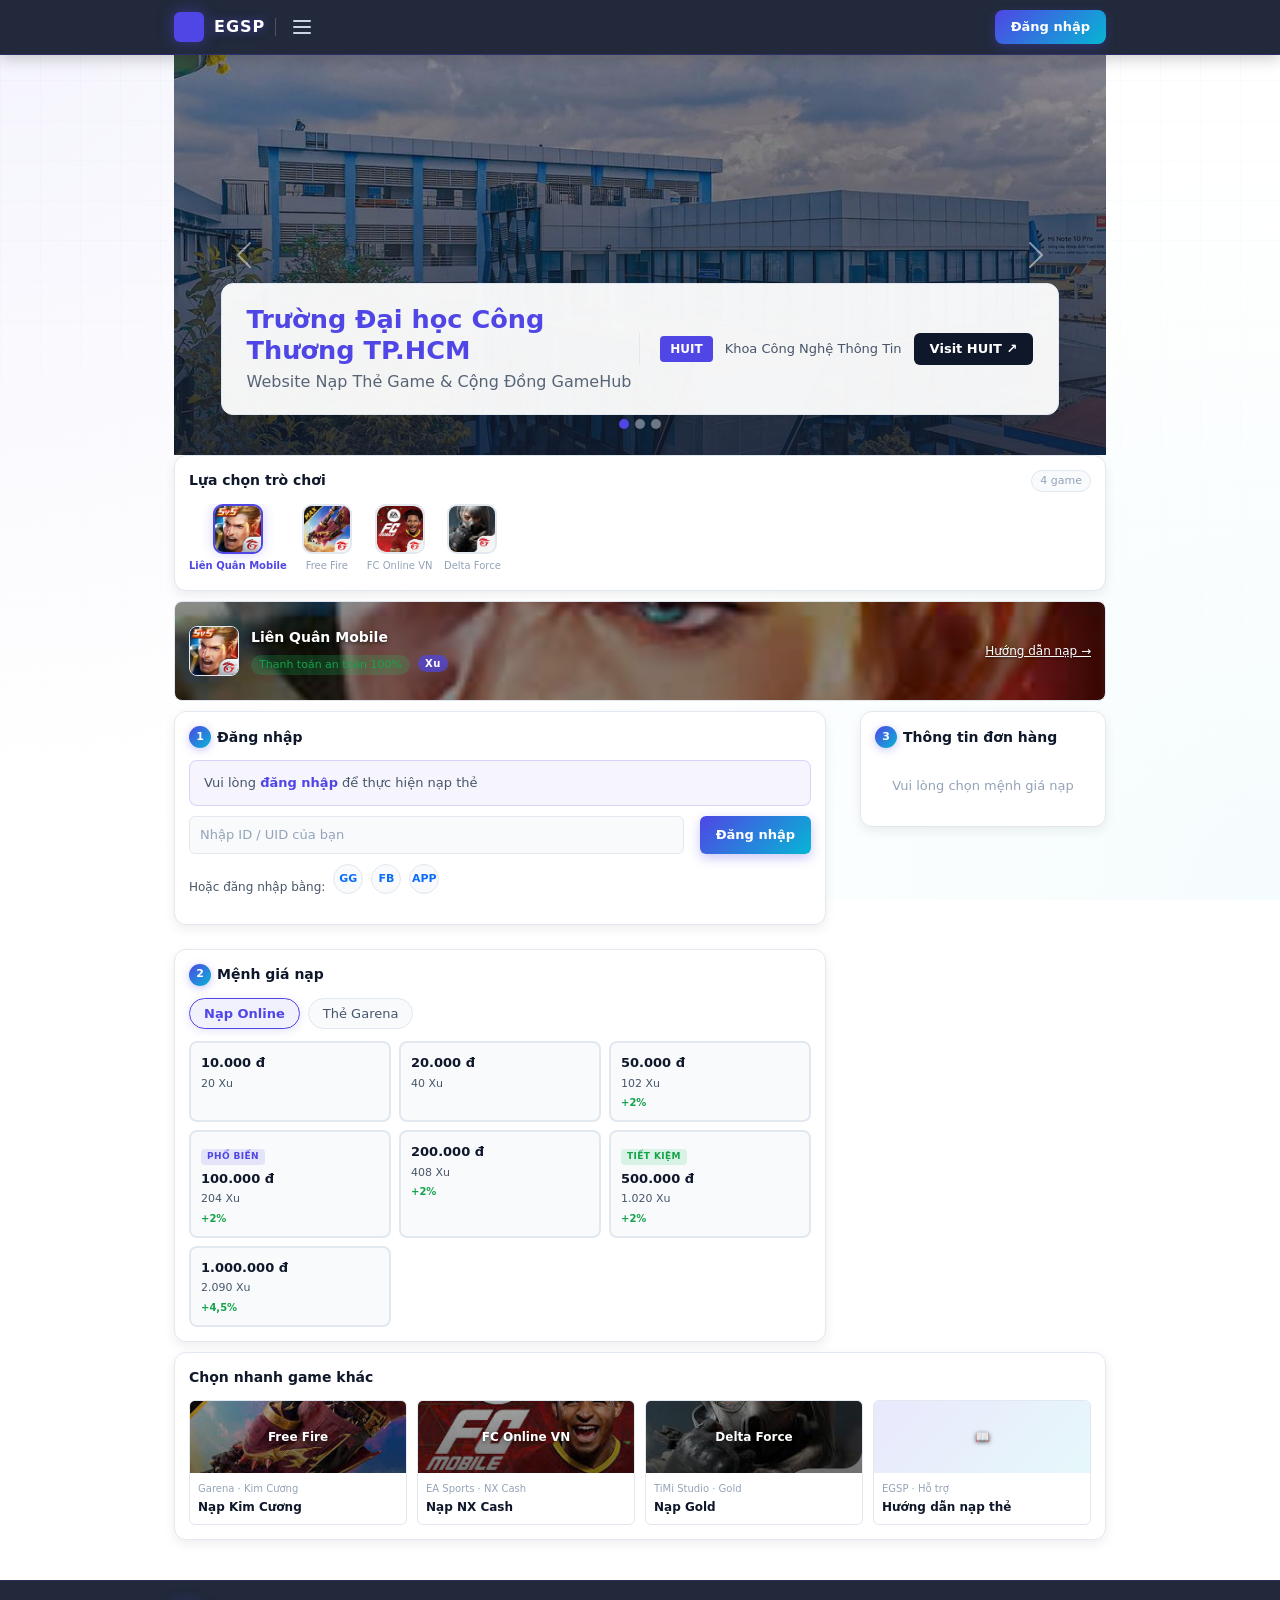
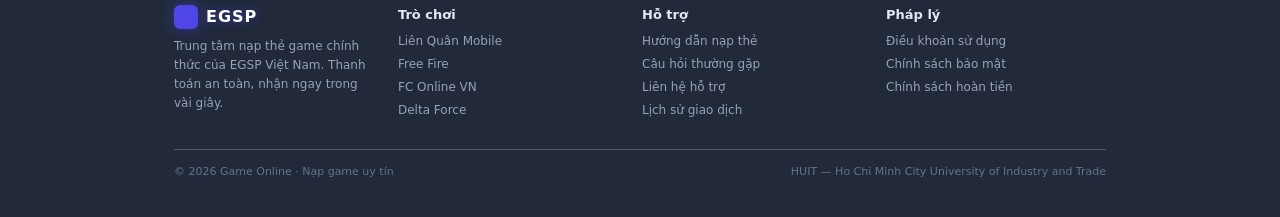
==== DoAnGame.html @ 0466578b "update2.1.2" ====
﻿<!DOCTYPE html>
<html lang="vi">
<head>
    <meta charset="UTF-8">
    <meta name="viewport" content="width=device-width, initial-scale=1.0">
    <title>Nạp thẻ game</title>
    <link href="./bootstrap-5.3.8-dist/css/bootstrap.min.css" rel="stylesheet" />
    <link rel="stylesheet" href="DoAnGame.css">
</head>
<body>
    <header>
        <div class="nav-top">
            <div class="nav-left">
                <div class="logo-box"></div>
                <span class="logo-text">EGSP</span>
                <div class="nav-divider"></div>
                <div class="hamburger" id="hamburgerBtn">
                    <span></span><span></span><span></span>
                </div>
                <div class="dropdown" id="navDropdown">
                    <div class="dd-section">
                        <div class="dd-label">Trò chơi</div>
                        <a class="dd-item">Liên Quân Mobile</a>
                        <a class="dd-item">Free Fire</a>
                        <a class="dd-item">FC Online VN</a>
                        <a class="dd-item">Delta Force</a>
                    </div>
                    <div class="dd-section">
                        <div class="dd-label">Tài khoản</div>
                        <a class="dd-item" id="ddLoginItem" href="login.html">Đăng nhập</a>
                        <a class="dd-item" id="ddLogoutItem" href="javascript:logout()" style="display:none">Đăng xuất</a>
                        <a class="dd-item" href="history.html">Lịch sử giao dịch</a>
                    </div>
                    <div class="dd-section">
                        <div class="dd-label">Hỗ trợ</div>
                        <a class="dd-item" href="topup-guide.html">Hướng dẫn nạp thẻ</a>
                        <a class="dd-item" href="#">Liên hệ hỗ trợ</a>
                    </div>
                </div>
            </div>
            <div class="nav-right">
                <div class="avatar" id="userAvatar" title="Profile"></div>
                <div id="userMenu" class="user-menu">
                    <div class="user-info">
                        <div class="user-name" id="userName">Chiến Binh</div>
                        <div class="user-level" id="userLevel">Lv. 0</div>
                    </div>
                    <hr>
                    <a href="#" class="menu-item">⚙️ Cài đặt</a>
                    <a href="history.html" class="menu-item">💰 Lịch sử nạp thẻ</a>
                    <a href="topup-guide.html" class="menu-item">📖 Hướng dẫn nạp thẻ</a>
                    <hr>
                    <a href="javascript:logout()" class="menu-item logout">🚪 Đăng xuất</a>
                </div>
                <a href="login.html" class="btn-login" id="loginBtn">Đăng nhập</a>
            </div>
        </div>
    </header>

    <div class="container">
        <div id="bannerCarousel" class="carousel slide carousel-fade" data-bs-ride="carousel">


            <div class="carousel-indicators">
                <button type="button" data-bs-target="#bannerCarousel" data-bs-slide-to="0" class="active" aria-current="true"></button>
                <button type="button" data-bs-target="#bannerCarousel" data-bs-slide-to="1"></button>
                <button type="button" data-bs-target="#bannerCarousel" data-bs-slide-to="2"></button>
            </div>
            <div class="carousel-inner">

                <div class="carousel-item active" data-bs-interval="5000">
                    <div class="overlay-gradient"></div>
                    <img src="images/Huit-info.jpg" alt="HUIT Info Banner" class="d-block w-100 carousel-img">
                    <div class="carousel-caption banner-huit">
                        <div class="banner-info">
                            <h2 class="banner-title">Trường Đại học Công Thương TP.HCM</h2>
                            <p class="banner-sub">Website Nạp Thẻ Game & Cộng Đồng GameHub</p>
                        </div>
                        <div class="banner-logo">
                            <div class="huit-box">HUIT</div>
                            <div class="huit-name">Khoa Công Nghệ Thông Tin</div>
                            <a class="huit-link-btn" href="https://huit.edu.vn/" target="_blank">
                                Visit HUIT ↗
                            </a>
                        </div>
                    </div>
                </div>


                <div class="carousel-item" data-bs-interval="5000">
                    <div class="overlay-gradient"></div>
                    <img src="images/banner2.jpg" alt="Game Hub Community" class="d-block w-100 carousel-img">
                    <div class="carousel-caption banner-huit">
                        <div class="banner-info">
                            <h2 class="banner-title">Không Gian Gaming Đỉnh Cao</h2>
                            <p class="banner-sub">Cập nhật tin tức, đánh giá và kết nối game thủ</p>
                        </div>
                        <div class="banner-logo">
                            <div class="huit-box tech">HUB</div>
                            <div class="huit-name">Khám Phá Ngay</div>
                            <a class="huit-link-btn" href="games.html">Xem Kho Game</a>
                        </div>
                    </div>
                </div>

                <div class="carousel-item" data-bs-interval="5000">
                    <div class="overlay-gradient"></div>
                    <img src="images/banner3.jpg" alt="Top Up Service" class="d-block w-100 carousel-img">
                    <div class="carousel-caption banner-huit">
                        <div class="banner-info">
                            <h2 class="banner-title">Dịch Vụ Nạp Thẻ Tự Động</h2>
                            <p class="banner-sub">An toàn - Uy tín - Chiết khấu cao cho sinh viên</p>
                        </div>
                        <div class="banner-logo">
                            <div class="huit-box shop">$</div>
                            <div class="huit-name">Hệ Thống Nạp Thẻ</div>
                            <a class="huit-link-btn" href="#topup">Nạp Thẻ Ngay</a>
                        </div>
                    </div>
                </div>

            </div>

            <button class="carousel-control-prev" type="button" data-bs-target="#bannerCarousel" data-bs-slide="prev">
                <span class="carousel-control-prev-icon" aria-hidden="true"></span>
                <span class="visually-hidden">Previous</span>
            </button>
            <button class="carousel-control-next" type="button" data-bs-target="#bannerCarousel" data-bs-slide="next">
                <span class="carousel-control-next-icon" aria-hidden="true"></span>
                <span class="visually-hidden">Next</span>
            </button>

        </div>

        <div class="card" id="topup">
            <div class="card-title">
                Lựa chọn trò chơi
                <span class="game-count">4 game</span>
            </div>
            <div class="game-list">
                <div class="game-item active" tabindex="0" role="button" aria-label="Chọn Liên Quân Mobile">
                    <div class="game-icon">
                        <img src="images/lienquan.jpg" alt="Liên Quân Mobile" />
                    </div>
                    <span>Liên Quân Mobile</span>
                </div>
                <div class="game-item" tabindex="0" role="button" aria-label="Chọn Free Fire">
                    <div class="game-icon">
                        <img src="images/freefire.jpg" alt="Free Fire" />
                    </div>
                    <span>Free Fire</span>
                </div>
                <div class="game-item" tabindex="0" role="button" aria-label="Chọn FC Online VN">
                    <div class="game-icon">
                        <img src="images/fconl.jpg" alt="FC Online VN" />
                    </div>
                    <span>FC Online VN</span>
                </div>
                <div class="game-item" tabindex="0" role="button" aria-label="Chọn Delta Force">
                    <div class="game-icon">
                        <img src="images/deltaforce.jpg" alt="Delta Force" />
                    </div>
                    <span>Delta Force</span>
                </div>
            </div>
        </div>


        <div class="sel-banner" id="selBanner">
            <div class="sel-icon">
                <img src="images/lienquan.jpg" alt="Game đã chọn" id="selGameImg" />
            </div>
            <div class="sel-text-group">
                <div class="sel-name" id="selGameName">Liên Quân Mobile</div>
                <div class="sel-meta">
                    <span class="sel-badge">Thanh toán an toàn 100%</span>
                    <span class="sel-currency" id="selCurrency">Xu</span>
                </div>
            </div>
            <a class="sel-link" href="topup-guide.html">Hướng dẫn nạp →</a>
        </div>


       <!-- ==================== BẮT ĐẦU PHẦN BODY LAYOUT SỬA ĐỔI ==================== -->
        <!-- row: kích hoạt lưới Bootstrap, g-4: tạo khoảng cách (gutter) đều giữa các thẻ -->
        <div class="body-layout row g-4">

            <!-- CỘT BÊN TRÁI: Trên điện thoại (mặc định) chiếm 12/12 cột (100% chiều ngang) 
                 Khi lên màn hình máy tính lớn (col-lg-8) sẽ tự động thu về 8/12 cột -->
            <div class="left-col col-12 col-lg-8">

                <!-- CARD 1: ĐĂNG NHẬP -->
                <div class="card h-100 mb-4">
                    <div class="card-title"><span class="step">1</span> Đăng nhập</div>

                    <!-- Hiển thị khi đã đăng nhập -->
                    <div id="step1LoggedIn" style="display:none">
                        <div class="logged-user-info">
                            <div class="logged-user-avatar" id="step1Avatar">G</div>
                            <div class="logged-user-details">
                                <div class="logged-user-name" id="step1Name">Gamer Pro</div>
                                <div class="logged-user-level" id="step1Level">Lv. 45</div>
                            </div>
                            <span class="logged-user-status">✓ Đã xác thực</span>
                        </div>
                    </div>

                    <!-- Hiển thị khi chưa đăng nhập -->
                    <div id="step1NotLoggedIn">
                        <div style="background:rgba(79,70,229,0.05);border:1px solid rgba(79,70,229,0.18);border-radius:8px;padding:12px 14px;margin-bottom:10px;font-size:13px;color:#475569;line-height:1.5;">
                            Vui lòng <a href="login.html" style="color:#4f46e5;font-weight:700;">đăng nhập</a> để thực hiện nạp thẻ
                        </div>
                        <div class="input-row">
                            <input type="text" placeholder="Nhập ID / UID của bạn" class="form-control d-inline-block w-auto me-2">
                            <button class="btn-red" onclick="window.location.href='login.html'">Đăng nhập</button>
                        </div>
                        <div class="social-row">
                            <span>Hoặc đăng nhập bằng:</span>
                            <p class="social-btn"><a href="login.html">GG</a></p>
                            <p class="social-btn"><a href="login.html">FB</a></p>
                            <p class="social-btn"><a href="login.html">APP</a></p>
                        </div>
                    </div>
                </div>

                <!-- CARD 2: MỆNH GIÁ NẠP -->
                <div class="card">
                    <div class="card-title"><span class="step">2</span> Mệnh giá nạp</div>
                    <div class="tab-row">
                        <button class="tab active">Nạp Online</button>
                        <button class="tab">Thẻ Garena</button>
                    </div>
                    <div class="amount-grid">
                        <div class="amount-card">
                            <div class="amount-vnd">10.000 đ</div>
                            <div class="amount-gem">20 Xu</div>
                        </div>
                        <div class="amount-card">
                            <div class="amount-vnd">20.000 đ</div>
                            <div class="amount-gem">40 Xu</div>
                        </div>
                        <div class="amount-card">
                            <div class="amount-vnd">50.000 đ</div>
                            <div class="amount-gem">102 Xu</div>
                            <div class="amount-bonus">+2%</div>
                        </div>
                        <div class="amount-card">
                            <div class="amount-badge">Phổ biến</div>
                            <div class="amount-vnd">100.000 đ</div>
                            <div class="amount-gem">204 Xu</div>
                            <div class="amount-bonus">+2%</div>
                        </div>
                        <div class="amount-card">
                            <div class="amount-vnd">200.000 đ</div>
                            <div class="amount-gem">408 Xu</div>
                            <div class="amount-bonus">+2%</div>
                        </div>
                        <div class="amount-card amount-best">
                            <div class="amount-badge best">Tiết kiệm</div>
                            <div class="amount-vnd">500.000 đ</div>
                            <div class="amount-gem">1.020 Xu</div>
                            <div class="amount-bonus">+2%</div>
                        </div>
                        <div class="amount-card">
                            <div class="amount-vnd">1.000.000 đ</div>
                            <div class="amount-gem">2.090 Xu</div>
                            <div class="amount-bonus">+4,5%</div>
                        </div>
                    </div>
                </div>

            </div> <!-- KẾT THÚC CỘT TRÁI -->


            <!-- CỘT BÊN PHẢI: Trên điện thoại chiếm trọn 12/12 cột, xếp ngay dưới cột trái.
                 Khi lên màn hình máy tính lớn (col-lg-4) sẽ tự động nhảy lên nằm song song bên phải -->
            <div class="right-col col-12 col-lg-4">
                
                <!-- CARD 3: THÔNG TIN ĐƠN HÀNG -->
                <div class="card" id="orderCard">
                    <div class="card-title"><span class="step">3</span> Thông tin đơn hàng</div>

                    <div id="orderEmpty" class="order-empty">Vui lòng chọn mệnh giá nạp</div>

                    <div id="orderDetail" style="display:none">
                        <div class="order-row"><span>Game</span><strong id="oGame">Liên Quân Mobile</strong></div>
                        <div class="order-row"><span>Mệnh giá</span><strong id="oAmount">10.000 đ</strong></div>
                        <div class="order-row"><span>Nhận được</span><strong id="oGem">20 Xu</strong></div>
                        <hr>
                        <div class="card-title" style="margin-bottom: 10px">Phương thức thanh toán</div>
                        <div class="pay-list">
                            <label class="pay-item" data-pay-type="qr" data-pay-name="ShopeePay">
                                <span>Ví ShopeePay <span class="hot">HOT</span></span>
                                <input type="radio" name="payment" value="ShopeePay" checked>
                            </label>
                            <label class="pay-item" data-pay-type="qr" data-pay-name="ZaloPay">
                                <span>ZaloPay</span>
                                <input type="radio" name="payment" value="ZaloPay">
                            </label>
                            <label class="pay-item" data-pay-type="simulate" data-pay-name="Garena Sò">
                                <span>Garena Sò</span>
                                <input type="radio" name="payment" value="Garena Sò">
                            </label>
                            <label class="pay-item" data-pay-type="qr" data-pay-name="QR Pay">
                                <span>QR Pay</span>
                                <input type="radio" name="payment" value="QR Pay">
                            </label>
                            <label class="pay-item" data-pay-type="card" data-pay-name="ATM / iBanking">
                                <span>ATM / iBanking</span>
                                <input type="radio" name="payment" value="ATM / iBanking">
                            </label>
                            <label class="pay-item" data-pay-type="card" data-pay-name="Thẻ tín dụng">
                                <span>Thẻ tín dụng</span>
                                <input type="radio" name="payment" value="Thẻ tín dụng">
                            </label>
                        </div>
                        <hr>
                        <div class="total-row">
                            <span>Tổng thanh toán</span>
                            <strong class="total-val" id="oTotal">10.000 VND</strong>
                        </div>
                        <p class="terms">Bằng việc nhấn "Thanh toán ngay", bạn đồng ý với <a href="#">Điều khoản sử dụng</a> và <a href="#">Chính sách bảo mật</a>.</p>
                        <button class="btn-pay">Thanh toán ngay</button>
                    </div>
                </div>

            </div> <!-- KẾT THÚC CỘT PHẢI -->

        </div> <!-- KẾT THÚC BODY LAYOUT -->
        <!-- ==================== KẾT THÚC PHẦN BODY LAYOUT SỬA ĐỔI ==================== -->
        <div class="card">
            <div class="card-title">Chọn nhanh game khác</div>
            <div class="other-grid">
                <div class="other-card" data-game="Free Fire">
                    <a href="DoAnGame.html#freefire">
                        <div class="other-img" style="background-image:linear-gradient(rgba(0,0,0,0.35),rgba(0,0,0,0.55)),url('images/freefire.jpg');background-size:cover;background-position:center;">
                            <span class="other-img-label">Free Fire</span>
                        </div>
                        <div class="other-info">
                            <div class="other-sub">Garena · Kim Cương</div>
                            <div class="other-name">Nạp Kim Cương</div>
                        </div>
                    </a>
                </div>
                <div class="other-card" data-game="FC Online VN">
                    <a href="DoAnGame.html#fconline">
                        <div class="other-img" style="background-image:linear-gradient(rgba(0,0,0,0.35),rgba(0,0,0,0.55)),url('images/fconl.jpg');background-size:cover;background-position:center;">
                            <span class="other-img-label">FC Online VN</span>
                        </div>
                        <div class="other-info">
                            <div class="other-sub">EA Sports · NX Cash</div>
                            <div class="other-name">Nạp NX Cash</div>
                        </div>
                    </a>
                </div>
                <div class="other-card" data-game="Delta Force">
                    <a href="DoAnGame.html#deltaforce">
                        <div class="other-img" style="background-image:linear-gradient(rgba(0,0,0,0.35),rgba(0,0,0,0.55)),url('images/deltaforce.jpg');background-size:cover;background-position:center;">
                            <span class="other-img-label">Delta Force</span>
                        </div>
                        <div class="other-info">
                            <div class="other-sub">TiMi Studio · Gold</div>
                            <div class="other-name">Nạp Gold</div>
                        </div>
                    </a>
                </div>
                <div class="other-card">
                    <a href="topup-guide.html">
                        <div class="other-img other-img-guide">
                            <span class="other-img-label">📖</span>
                        </div>
                        <div class="other-info">
                            <div class="other-sub">EGSP · Hỗ trợ</div>
                            <div class="other-name">Hướng dẫn nạp thẻ</div>
                        </div>
                    </a>
                </div>
            </div>
        </div>

    </div>

    <footer>
        <div class="container">
            <div class="footer-top">
                <div class="footer-brand">
                    <div class="footer-logo">
                        <div class="logo-box small"></div>
                        <span class="logo-text">EGSP</span>
                    </div>
                    <p>Trung tâm nạp thẻ game chính thức của EGSP Việt Nam. Thanh toán an toàn, nhận ngay trong vài giây.</p>
                </div>
                <div class="footer-col">
                    <div class="footer-col-title">Trò chơi</div>
                    <a href="#">Liên Quân Mobile</a>
                    <a href="#">Free Fire</a>
                    <a href="#">FC Online VN</a>
                    <a href="#">Delta Force</a>
                </div>
                <div class="footer-col">
                    <div class="footer-col-title">Hỗ trợ</div>
                    <a href="topup-guide.html">Hướng dẫn nạp thẻ</a>
                    <a href="topup-guide.html#faq">Câu hỏi thường gặp</a>
                    <a href="#">Liên hệ hỗ trợ</a>
                    <a href="history.html">Lịch sử giao dịch</a>
                </div>
                <div class="footer-col">
                    <div class="footer-col-title">Pháp lý</div>
                    <a href="#">Điều khoản sử dụng</a>
                    <a href="#">Chính sách bảo mật</a>
                    <a href="#">Chính sách hoàn tiền</a>
                </div>
            </div>
            <hr>
            <div class="footer-bottom">
                <span>© 2026 Game Online · Nạp game uy tín </span>
                <span>HUIT — Ho Chi Minh City University of Industry and Trade</span>
            </div>
        </div>
    </footer>
    <!-- ===== PAYMENT MODAL ===== -->
    <div class="payment-modal-overlay" id="paymentModal">
        <div class="payment-modal-box">
            <button class="modal-close-btn" onclick="closePaymentModal()">×</button>

            <!-- QR section -->
            <div id="qrPaySection" style="display:none">
                <div class="modal-title">Quét mã QR để thanh toán</div>
                <div class="modal-subtitle" id="qrModalSubtitle">Mở ứng dụng ngân hàng / ví điện tử để quét</div>
                <div class="qr-section">
                    <div class="qr-image-wrap">
                        <img src="images/maqrchuyenkhoan.jpg" alt="QR Chuyển Khoản" />
                    </div>
                    <div class="qr-info">
                        <div class="qr-info-row"><span>Ngân hàng</span><strong>Vietcombank</strong></div>
                        <div class="qr-info-row"><span>Tên TK</span><strong>HUA VAN THINH</strong></div>
                        <div class="qr-info-row"><span>Số TK</span><strong>1049864313</strong></div>
                        <div class="qr-info-row"><span>Số tiền</span><strong id="qrAmount" style="color:#4f46e5">—</strong></div>
                        <div class="qr-info-row"><span>Nội dung CK</span><strong id="qrContent" style="color:#4f46e5">—</strong></div>
                    </div>
                    <button class="btn-confirm-pay" onclick="confirmQRPayment()">✓ Đã chuyển khoản xong</button>
                </div>
            </div>

            <!-- Card section -->
            <div id="cardPaySection" style="display:none">
                <div class="modal-title" id="cardModalTitle">Nhập thông tin thẻ</div>
                <div class="modal-subtitle">Thông tin được mã hóa và bảo mật tuyệt đối</div>
                <div class="card-brand-row">
                    <span class="card-brand-chip">VISA</span>
                    <span class="card-brand-chip">Mastercard</span>
                    <span class="card-brand-chip">JCB</span>
                    <span class="card-brand-chip">Napas</span>
                </div>
                <div class="card-form">
                    <div class="card-form-field">
                        <label class="card-form-label">Số thẻ</label>
                        <input class="card-form-input" id="cardNumber" placeholder="XXXX XXXX XXXX XXXX" maxlength="19" inputmode="numeric">
                        <span class="card-form-error" id="cardNumberError">Vui lòng nhập đúng 16 chữ số</span>
                    </div>
                    <div class="card-form-field">
                        <label class="card-form-label">Tên chủ thẻ</label>
                        <input class="card-form-input" id="cardName" placeholder="NGUYEN VAN A" style="text-transform:uppercase">
                        <span class="card-form-error" id="cardNameError">Vui lòng nhập tên chủ thẻ</span>
                    </div>
                    <div class="card-form-row">
                        <div class="card-form-field">
                            <label class="card-form-label">Ngày hết hạn</label>
                            <input class="card-form-input" id="cardExpiry" placeholder="MM/YY" maxlength="5" inputmode="numeric">
                            <span class="card-form-error" id="cardExpiryError">Nhập định dạng MM/YY</span>
                        </div>
                        <div class="card-form-field">
                            <label class="card-form-label">CVV / CVC</label>
                            <input class="card-form-input" id="cardCVV" placeholder="3-4 số" maxlength="4" inputmode="numeric" type="password">
                            <span class="card-form-error" id="cardCVVError">CVV không hợp lệ</span>
                        </div>
                    </div>
                    <div class="qr-info" style="margin-top:4px">
                        <div class="qr-info-row"><span>Số tiền thanh toán</span><strong id="cardAmount" style="color:#4f46e5">—</strong></div>
                    </div>
                    <button class="btn-pay" id="cardSubmitBtn" onclick="submitCardPayment()">Thanh toán ngay</button>
                </div>
            </div>
        </div>
    </div>

    <script src="bootstrap-5.3.8-dist/js/bootstrap.bundle.min.js"></script>
    <script src="auth.js"></script>
    <script src="historyData.js"></script>
    <script src="DoAnGame.js"></script>
</body>
</html>
---- DoAnGame.css ----
* {
    box-sizing: border-box;
    margin: 0;
    padding: 0;
}

:root {
    --bg-main: #ffffff;
    --bg-surface: #f8fafc;
    --bg-input: #f1f5f9;
    --color-primary: #4f46e5;
    --color-accent: #06b6d4;
    --text-primary: #0f172a;
    --text-secondary: #475569;
    --text-muted: #94a3b8;
    --text-light: #ffffff;
    --border-normal: #e2e8f0;
    --border-focus: #4f46e5;
    --color-error: #ef4444;
    --color-success: #22c55e;
    --primary-glow: rgba(79, 70, 229, 0.15);
    --shadow-sm: 0 1px 3px rgba(0,0,0,0.07);
    --shadow-md: 0 4px 12px rgba(0,0,0,0.07);
    --shadow-lg: 0 8px 24px rgba(0,0,0,0.1);
    --border-dark: #e2e8f0;
}

body {
    background: linear-gradient(135deg, #ffffff 0%, #f8fafc 50%, #f1f5f9 100%);
    background-attachment: fixed;
    background-color: var(--bg-main);
    background-image:
        radial-gradient(circle at 0% 0%, rgba(79, 70, 229, 0.06) 0px, transparent 50%),
        radial-gradient(circle at 100% 100%, rgba(6, 182, 212, 0.04) 0px, transparent 50%);
    margin: auto;
    min-height: 100vh;
    color: var(--text-primary);
}

body::before {
    content: '';
    position: fixed;
    inset: 0;
    background-image:
        linear-gradient(rgba(79, 70, 229, 0.02) 1px, transparent 1px),
        linear-gradient(90deg, rgba(79, 70, 229, 0.02) 1px, transparent 1px);
    background-size: 40px 40px;
    -webkit-mask-image: linear-gradient(to bottom, black, transparent);
    mask-image: linear-gradient(to bottom, black, transparent);
    pointer-events: none;
    z-index: -1;
}

a {
    cursor: pointer;
}

.container {
    max-width: 960px;
    margin: 0 auto;
    padding: 0 14px 20px;
}

/* ===== HEADER ===== */
header {
    background: rgba(15, 23, 42, 0.92);
    backdrop-filter: blur(10px);
    border-bottom: 1px solid rgba(79, 70, 229, 0.25);
    position: sticky;
    top: 0;
    z-index: 100;
    box-shadow: 0 4px 15px rgba(0, 0, 0, 0.2);
}

.nav-top {
    max-width: 960px;
    margin: 0 auto;
    padding: 10px 14px;
    display: flex;
    align-items: center;
    justify-content: space-between;
}

.nav-left {
    display: flex;
    align-items: center;
    gap: 10px;
    position: relative;
}

.logo-box {
    width: 30px;
    height: 30px;
    border-radius: 6px;
    background: var(--color-primary);
    box-shadow: 0 0 15px rgba(79, 70, 229, 0.5);
}

    .logo-box.small {
        width: 24px;
        height: 24px;
    }

.logo-text {
    font-size: 16px;
    font-weight: bold;
    color: #fff;
    text-shadow: 0 0 10px rgba(79, 70, 229, 0.6);
    letter-spacing: 1px;
}

.nav-divider {
    width: 1px;
    height: 18px;
    background: rgba(255,255,255,0.2);
}

.nav-subtitle {
    font-size: 12px;
    color: #94a3b8;
}

/* Menu */
.hamburger {
    display: flex;
    flex-direction: column;
    gap: 4px;
    padding: 5px;
    margin-left: 2px;
}

    .hamburger span {
        display: block;
        width: 18px;
        height: 2px;
        background: #cbd5e1;
        border-radius: 2px;
    }

    .hamburger:hover span {
        background: #fff;
    }

.dropdown {
    display: none;
    position: absolute;
    top: calc(100% + 8px);
    left: 0;
    background: #fff;
    border: 1px solid var(--border-normal);
    border-radius: 8px;
    width: 210px;
    box-shadow: var(--shadow-lg);
    z-index: 200;
}

#navDropdown.dropdown {
    display: block;
    position: absolute;
    top: 100%;
    left: 0;
    opacity: 0;
    visibility: hidden;
    transform: translateY(15px);
    transition: all 0.3s ease-in-out;
    z-index: 999;
    min-width: 200px;
    background-color: #fff;
    box-shadow: var(--shadow-lg);
}

.nav-left:hover #navDropdown.dropdown {
    opacity: 1;
    visibility: visible;
    transform: translateY(0);
}

.dropdown.open {
    display: block;
}

.dd-section {
    padding: 6px 0;
    border-bottom: 1px solid #f1f5f9;
}

    .dd-section:last-child {
        border-bottom: none;
    }

.dd-label {
    font-size: 10px;
    color: var(--text-muted);
    text-transform: uppercase;
    letter-spacing: 0.5px;
    padding: 4px 14px 2px;
}

.dd-item {
    display: block;
    padding: 7px 14px;
    font-size: 13px;
    color: var(--text-secondary);
    text-decoration: none;
    cursor: pointer;
}

    .dd-item:hover {
        background: #f8fafc;
        color: var(--color-primary);
    }


.nav-right {
    display: flex;
    align-items: center;
    gap: 10px;
}

.avatar {
    width: 36px;
    height: 36px;
    border-radius: 50%;
    background: linear-gradient(135deg, var(--color-primary) 0%, var(--color-accent) 100%);
    border: 2px solid rgba(79, 70, 229, 0.6);
    cursor: pointer;
    display: flex;
    align-items: center;
    justify-content: center;
    font-size: 15px;
    font-weight: 700;
    color: white;
    position: relative;
    transition: all 0.3s ease;
    box-shadow: 0 0 12px rgba(79, 70, 229, 0.4);
}

.avatar:hover {
    box-shadow: 0 0 20px rgba(79, 70, 229, 0.6);
    transform: scale(1.05);
}

.user-menu {
    position: fixed;
    top: auto;
    right: 20px;
    bottom: auto;
    background: #ffffff;
    border: 1px solid var(--border-normal);
    border-radius: 12px;
    width: 230px;
    box-shadow: var(--shadow-lg);
    opacity: 0;
    visibility: hidden;
    transform: translateY(-10px);
    transition: all 0.3s ease;
    z-index: 1000;
    display: none;
    max-height: 90vh;
    overflow-y: auto;
}

.user-info {
    padding: 14px 16px;
    background: linear-gradient(135deg, rgba(79, 70, 229, 0.06) 0%, rgba(6, 182, 212, 0.04) 100%);
    border-radius: 12px 12px 0 0;
}

.user-name {
    color: var(--text-primary);
    font-weight: 700;
    font-size: 14px;
}

.user-level {
    color: var(--color-primary);
    font-size: 12px;
    margin-top: 2px;
    font-weight: 600;
}

.menu-item {
    display: block;
    padding: 9px 16px;
    color: var(--text-secondary);
    text-decoration: none;
    font-size: 13px;
    transition: all 0.2s;
    cursor: pointer;
}

    .menu-item:hover {
        color: var(--color-primary);
        background: rgba(79, 70, 229, 0.06);
        padding-left: 20px;
    }

    .menu-item.logout {
        color: var(--color-error);
    }

    .menu-item.logout:hover {
        background: rgba(239, 68, 68, 0.06);
        color: #dc2626;
    }

.btn-login {
    padding: 7px 16px;
    background: linear-gradient(135deg, var(--color-primary) 0%, var(--color-accent) 100%);
    color: #fff;
    border: none;
    border-radius: 8px;
    font-size: 13px;
    font-weight: 600;
    cursor: pointer;
    transition: all 0.3s ease;
    box-shadow: 0 4px 12px rgba(79, 70, 229, 0.3);
}

    .btn-login:hover {
        box-shadow: 0 6px 18px rgba(79, 70, 229, 0.5);
        transform: translateY(-2px);
    }

/* ===== BANNER CAROUSEL ===== */
.carousel-img {
    height: 400px;
    object-fit: cover;
    filter: brightness(0.7);
}

.overlay-gradient {
    position: absolute;
    top: 0;
    left: 0;
    width: 100%;
    height: 100%;
    background: linear-gradient(180deg, rgba(0, 0, 0, 0.1) 0%, rgba(15, 23, 42, 0.75) 100%);
    z-index: 1;
}

.carousel-caption.banner-huit {
    z-index: 2;
    bottom: 10%;
    left: 5%;
    right: 5%;
    background: rgba(255, 255, 255, 0.95);
    border: 1px solid var(--border-normal);
    border-radius: 12px;
    padding: 20px 25px;
    box-shadow: var(--shadow-lg);
    display: flex;
    align-items: center;
    justify-content: space-between;
    text-align: left;
}

.banner-info {
    flex: 1;
}

.banner-title {
    color: var(--color-primary);
    font-weight: bold;
    font-size: 1.6rem;
    margin: 0 0 4px 0;
}

.banner-sub {
    color: var(--text-secondary);
    font-size: 1rem;
    margin: 0;
    opacity: 0.9;
}

.banner-logo {
    display: flex;
    align-items: center;
    gap: 12px;
    margin-top: 0;
    border-left: 1px solid var(--border-normal);
    padding-left: 20px;
}

.huit-box {
    background: var(--color-primary);
    color: #fff;
    padding: 4px 10px;
    font-weight: bold;
    border-radius: 4px;
    font-size: 12px;
}

.huit-name {
    color: var(--text-secondary);
    font-size: 13px;
    font-weight: 500;
}

.huit-link-btn {
    color: #fff;
    background-color: var(--text-primary);
    padding: 6px 16px;
    border-radius: 6px;
    text-decoration: none;
    font-size: 13px;
    font-weight: 600;
    transition: all 0.2s ease;
    white-space: nowrap;
}

    .huit-link-btn:hover {
        background-color: var(--color-primary);
        color: #ffffff;
        transform: translateY(-1px);
    }

.carousel-indicators [data-bs-target] {
    width: 10px;
    height: 10px;
    border-radius: 50%;
    background-color: #cbd5e1;
}

.carousel-indicators .active {
    background-color: var(--color-primary);
}


/* ===== CARD ===== */
.card {
    background: #ffffff;
    border: 1px solid var(--border-normal);
    border-radius: 12px;
    padding: 14px;
    margin-bottom: 10px;
    box-shadow: var(--shadow-md);
}

.card-title {
    font-size: 14px;
    font-weight: bold;
    margin-bottom: 12px;
    display: flex;
    align-items: center;
    gap: 6px;
    color: var(--text-primary);
}

.step {
    display: inline-flex;
    align-items: center;
    justify-content: center;
    width: 22px;
    height: 22px;
    border-radius: 50%;
    background: linear-gradient(135deg, var(--color-primary) 0%, var(--color-accent) 100%);
    color: #fff;
    font-size: 11px;
    font-weight: 700;
    flex-shrink: 0;
    box-shadow: 0 2px 8px rgba(79, 70, 229, 0.3);
}

/* ===== GAME LIST ===== */
.game-list {
    display: flex;
    gap: 10px;
    overflow-x: auto;
    padding-bottom: 4px;
}

.game-item {
    display: flex;
    flex-direction: column;
    align-items: center;
    gap: 5px;
    min-width: 60px;
    cursor: pointer;
    transition: all 0.2s ease;
}

.game-icon {
    width: 50px;
    height: 50px;
    border-radius: 10px;
    background: var(--bg-surface);
    border: 2px solid var(--border-normal);
    overflow: hidden;
    display: flex;
    align-items: center;
    justify-content: center;
    transition: all 0.2s ease;
}

    .game-icon img {
        width: 100%;
        height: 100%;
        object-fit: cover;
    }

.game-item span {
    font-size: 10px;
    color: var(--text-muted);
    text-align: center;
    line-height: 1.3;
    transition: color 0.2s;
}

.game-item.active .game-icon {
    border-color: var(--color-primary);
    box-shadow: 0 0 12px rgba(79, 70, 229, 0.25);
}

.game-item.active span {
    color: var(--color-primary);
    font-weight: bold;
}

.game-item:hover {
    transform: translateY(-3px);
}

    .game-item:hover .game-icon {
        border-color: var(--color-primary);
        box-shadow: 0 0 12px rgba(79, 70, 229, 0.2);
    }

    .game-item:hover span {
        color: var(--color-primary);
    }

/* ===== SELECTED BANNER ===== */
.sel-banner {
    display: flex;
    align-items: center;
    justify-content: center;
    gap: 12px;
    padding: 20px 14px;
    margin-bottom: 10px;
    border: 1px solid var(--border-normal);
    border-radius: 8px;
    background-color: rgba(79, 70, 229, 0.04);
    background-image: linear-gradient(rgba(0,0,0,0.45), rgba(0,0,0,0.45)), var(--bg-image);
    background-size: cover;
    background-position: center;
    background-repeat: no-repeat;
    height: 100px;
}

.sel-icon {
    width: 50px;
    height: 50px;
    border-radius: 8px;
    background: var(--bg-surface);
    border: 1px solid var(--border-normal);
    flex-shrink: 0;
    overflow: hidden;
}

    .sel-icon img {
        width: 100%;
        height: 100%;
        object-fit: cover;
    }

.sel-name {
    font-size: 14px;
    font-weight: bold;
    color: #ffffff;
    text-shadow: 0 1px 4px rgba(0,0,0,0.7);
}

.sel-badge {
    display: inline-block;
    background: rgba(34, 197, 94, 0.2);
    color: #16a34a;
    font-size: 11px;
    padding: 2px 8px;
    border-radius: 99px;
    margin-top: 3px;
}

.sel-link {
    margin-left: auto;
    font-size: 12px;
    color: #fff;
    text-decoration: underline;
    white-space: nowrap;
    transition: color 0.2s;
    text-shadow: 0 1px 3px rgba(0,0,0,0.6);
}

    .sel-link:hover {
        color: var(--color-accent);
    }

/* ===== BODY LAYOUT ===== */
.body-layout {
    display: flex;
    gap: 10px;
    align-items: flex-start;
}

.left-col {
    flex: 1;
    min-width: 0;
}

.right-col {
    width: 270px;
    flex-shrink: 0;
    position: sticky;
    top: 72px;
}

/* ===== LOGIN / STEP 1 ===== */
.input-row {
    display: flex;
    gap: 8px;
    margin-bottom: 10px;
}

    .input-row input {
        flex: 1;
        height: 38px;
        border: 1px solid var(--border-normal);
        border-radius: 6px;
        padding: 0 10px;
        font-size: 13px;
        background: var(--bg-surface);
        color: var(--text-primary);
        transition: all 0.2s ease;
    }

    .input-row input::placeholder {
        color: var(--text-muted);
    }

    .input-row input:focus {
        outline: none;
        border-color: var(--color-primary);
        background: #ffffff;
        box-shadow: 0 0 0 3px rgba(79, 70, 229, 0.1);
    }

.btn-red {
    height: 38px;
    padding: 0 16px;
    background: linear-gradient(135deg, var(--color-primary) 0%, var(--color-accent) 100%);
    color: #fff;
    border: none;
    border-radius: 6px;
    font-size: 13px;
    font-weight: 600;
    cursor: pointer;
    white-space: nowrap;
    transition: all 0.3s ease;
    box-shadow: 0 4px 12px rgba(79, 70, 229, 0.3);
}

    .btn-red:hover {
        box-shadow: 0 6px 18px rgba(79, 70, 229, 0.45);
        transform: translateY(-2px);
    }

    .btn-red:active {
        transform: translateY(0);
    }

.social-row {
    display: flex;
    align-items: center;
    gap: 8px;
    font-size: 12px;
    color: var(--text-secondary);
}

.social-btn {
    width: 30px;
    height: 30px;
    border-radius: 50%;
    border: 1px solid var(--border-normal);
    background: var(--bg-surface);
    font-size: 11px;
    cursor: pointer;
    color: var(--color-primary);
    font-weight: bold;
    display: inline-flex;
    align-items: center;
    justify-content: center;
    line-height: normal;
    padding: 0;
    transition: all 0.2s ease;
}

    .social-btn:hover {
        border-color: var(--color-primary);
        background: rgba(79, 70, 229, 0.08);
        transform: translateY(-2px);
    }

/* Logged-in user display inside Step 1 */
.logged-user-info {
    display: flex;
    align-items: center;
    gap: 12px;
    padding: 12px 14px;
    background: linear-gradient(135deg, rgba(79, 70, 229, 0.06) 0%, rgba(6, 182, 212, 0.04) 100%);
    border: 1px solid rgba(79, 70, 229, 0.2);
    border-radius: 10px;
}

.logged-user-avatar {
    width: 42px;
    height: 42px;
    border-radius: 50%;
    background: linear-gradient(135deg, var(--color-primary) 0%, var(--color-accent) 100%);
    display: flex;
    align-items: center;
    justify-content: center;
    color: white;
    font-weight: 700;
    font-size: 17px;
    flex-shrink: 0;
}

.logged-user-details {
    flex: 1;
}

.logged-user-name {
    font-weight: 700;
    font-size: 14px;
    color: var(--text-primary);
}

.logged-user-level {
    font-size: 12px;
    color: var(--color-primary);
    font-weight: 600;
    margin-top: 1px;
}

.logged-user-status {
    display: inline-flex;
    align-items: center;
    gap: 4px;
    background: rgba(34, 197, 94, 0.12);
    color: #16a34a;
    font-size: 11px;
    padding: 3px 8px;
    border-radius: 99px;
    font-weight: 600;
    margin-left: auto;
}

/* ===== TABS ===== */
.tab-row {
    display: flex;
    gap: 8px;
    margin-bottom: 12px;
}

.tab {
    padding: 5px 14px;
    border-radius: 99px;
    border: 1px solid var(--border-normal);
    background: var(--bg-surface);
    font-size: 13px;
    color: var(--text-secondary);
    cursor: pointer;
    transition: all 0.2s ease;
}

    .tab:hover {
        border-color: var(--color-primary);
        color: var(--color-primary);
    }

    .tab.active {
        border-color: var(--color-primary);
        color: var(--color-primary);
        background: rgba(79, 70, 229, 0.08);
        font-weight: 600;
        box-shadow: 0 2px 8px rgba(79, 70, 229, 0.15);
    }

/* ===== GAME COUNT BADGE ===== */
.game-count {
    margin-left: auto;
    font-size: 11px;
    font-weight: 500;
    color: var(--text-muted);
    background: var(--bg-surface);
    border: 1px solid var(--border-normal);
    padding: 2px 8px;
    border-radius: 99px;
}

/* ===== SEL BANNER EXTRAS ===== */
.sel-text-group { flex: 1; }
.sel-meta { display: flex; align-items: center; gap: 8px; margin-top: 4px; }
.sel-currency {
    display: inline-block;
    font-size: 10px;
    font-weight: 700;
    color: #fff;
    background: rgba(79,70,229,0.7);
    padding: 1px 7px;
    border-radius: 99px;
    letter-spacing: 0.4px;
}

/* ===== AMOUNT GRID ===== */
.amount-grid {
    display: grid;
    grid-template-columns: repeat(3, 1fr);
    gap: 8px;
}

.amount-card {
    border: 2px solid var(--border-normal);
    border-radius: 8px;
    padding: 10px;
    background: var(--bg-surface);
    cursor: pointer;
    transition: all 0.3s ease;
}

    .amount-card:hover {
        border-color: var(--color-primary);
        background: rgba(79, 70, 229, 0.04);
        transform: translateY(-2px);
        box-shadow: var(--shadow-sm);
    }

    .amount-card.selected {
        border: 2px solid var(--color-primary);
        background: rgba(79, 70, 229, 0.08);
        box-shadow: 0 0 0 3px rgba(79, 70, 229, 0.15);
    }

.amount-vnd {
    font-size: 13px;
    font-weight: bold;
    color: var(--text-primary);
}

.amount-gem {
    font-size: 11px;
    color: var(--text-secondary);
    margin-top: 3px;
}

.amount-bonus {
    font-size: 10px;
    font-weight: 700;
    color: #16a34a;
    margin-top: 3px;
}

.amount-badge {
    display: inline-block;
    font-size: 9px;
    font-weight: 700;
    text-transform: uppercase;
    letter-spacing: 0.4px;
    padding: 1px 6px;
    border-radius: 4px;
    background: rgba(79,70,229,0.12);
    color: var(--color-primary);
    margin-bottom: 4px;
}

.amount-badge.best {
    background: rgba(34,197,94,0.15);
    color: #16a34a;
}

.amount-popular {
    border-color: var(--color-primary);
    background: rgba(79,70,229,0.04);
}

/* ===== ORDER PANEL ===== */
.order-empty {
    text-align: center;
    color: var(--text-muted);
    padding: 16px 0;
    font-size: 13px;
}

.order-row {
    display: flex;
    justify-content: space-between;
    font-size: 13px;
    color: var(--text-secondary);
    padding: 4px 0;
}

    .order-row strong {
        color: var(--text-primary);
    }

hr {
    border: none;
    border-top: 1px solid var(--border-normal);
    margin: 10px 0;
}

/* ===== PAYMENT ===== */
.pay-list {
    display: flex;
    flex-direction: column;
    gap: 6px;
}

.pay-item {
    display: flex;
    align-items: center;
    gap: 8px;
    border: 1px solid var(--border-normal);
    border-radius: 6px;
    padding: 8px 10px;
    background: var(--bg-surface);
    cursor: pointer;
    font-size: 13px;
    color: var(--text-secondary);
    transition: all 0.2s ease;
}

    .pay-item:hover {
        border-color: var(--color-primary);
        background: rgba(79, 70, 229, 0.04);
    }

    .pay-item:has(input:checked) {
        border-color: var(--color-primary);
        background: rgba(79, 70, 229, 0.08);
        color: var(--text-primary);
        box-shadow: 0 2px 8px rgba(79, 70, 229, 0.15);
    }

.pay-icon {
    width: 28px;
    height: 28px;
    border-radius: 6px;
    background: rgba(79, 70, 229, 0.08);
    border: 1px solid var(--border-normal);
    flex-shrink: 0;
}

.pay-item input[type="radio"] {
    margin-left: auto;
    accent-color: var(--color-primary);
    width: 16px;
    height: 16px;
    cursor: pointer;
}

.hot {
    font-size: 9px;
    background: rgba(79, 70, 229, 0.1);
    color: var(--color-primary);
    padding: 1px 4px;
    border-radius: 4px;
    margin-left: 4px;
    font-weight: 700;
}

.total-row {
    display: flex;
    justify-content: space-between;
    align-items: center;
    padding: 6px 0;
    font-size: 14px;
    color: var(--text-secondary);
}

.total-val {
    color: var(--color-primary);
    font-size: 16px;
    font-weight: bold;
}

.terms {
    font-size: 11px;
    color: var(--text-muted);
    line-height: 1.6;
    margin: 8px 0;
}

    .terms a {
        color: var(--color-primary);
    }

.btn-pay {
    width: 100%;
    padding: 12px;
    background: linear-gradient(135deg, var(--color-primary) 0%, var(--color-accent) 100%);
    color: #fff;
    border: none;
    border-radius: 8px;
    font-size: 14px;
    font-weight: bold;
    cursor: pointer;
    transition: all 0.3s ease;
    box-shadow: 0 4px 14px rgba(79, 70, 229, 0.35);
    letter-spacing: 0.3px;
}

    .btn-pay:hover {
        box-shadow: 0 6px 20px rgba(79, 70, 229, 0.5);
        transform: translateY(-2px);
    }

    .btn-pay:active {
        transform: translateY(0);
    }

    .btn-pay:disabled {
        opacity: 0.6;
        cursor: not-allowed;
        transform: none;
    }

/* ===== OTHER GAMES ===== */
.other-grid {
    display: grid;
    grid-template-columns: repeat(4, 1fr);
    gap: 10px;
}

.other-card {
    border: 1px solid var(--border-normal);
    border-radius: 6px;
    overflow: hidden;
    cursor: pointer;
    background: #ffffff;
    transition: all 0.3s ease;
}

    .other-card:hover {
        border-color: var(--color-primary);
        background: rgba(79, 70, 229, 0.03);
        transform: translateY(-3px);
        box-shadow: 0 8px 16px rgba(79, 70, 229, 0.12);
    }

a {
    text-decoration: none;
}

.other-img {
    height: 72px;
    background: linear-gradient(135deg, rgba(79, 70, 229, 0.07) 0%, rgba(6, 182, 212, 0.05) 100%);
    display: flex;
    align-items: center;
    justify-content: center;
    font-size: 11px;
    color: var(--text-secondary);
    font-weight: 600;
    position: relative;
    overflow: hidden;
}

.other-img-label {
    font-size: 12px;
    font-weight: 700;
    color: #fff;
    text-shadow: 0 1px 4px rgba(0,0,0,0.6);
    z-index: 1;
    position: relative;
}

.other-img-guide {
    background: linear-gradient(135deg, rgba(79,70,229,0.12) 0%, rgba(6,182,212,0.1) 100%);
    font-size: 28px;
}

.other-info {
    padding: 8px;
}

.other-sub {
    font-size: 10px;
    color: var(--text-muted);
}

.other-name {
    font-size: 12px;
    font-weight: bold;
    margin-top: 2px;
    color: var(--text-primary);
}

/* ===== FOOTER ===== */
footer {
    clear: both;
    background: rgba(15, 23, 42, 0.92);
    backdrop-filter: blur(10px);
    border-top: 1px solid rgba(79, 70, 229, 0.2);
    padding: 24px 0 16px;
    margin-top: 10px;
    width: 100%;
}

.footer-top {
    display: flex;
    gap: 24px;
    margin-bottom: 20px;
    flex-wrap: wrap;
}

.footer-brand {
    width: 200px;
    flex-shrink: 0;
}

.footer-logo {
    display: flex;
    align-items: center;
    gap: 8px;
    margin-bottom: 8px;
}

.footer-brand p {
    font-size: 12px;
    color: #94a3b8;
    line-height: 1.6;
}

.footer-col {
    flex: 1;
    min-width: 110px;
}

.footer-col-title {
    font-size: 13px;
    font-weight: bold;
    margin-bottom: 8px;
    color: #e2e8f0;
}

.footer-col a {
    display: block;
    font-size: 12px;
    color: #94a3b8;
    text-decoration: none;
    margin-bottom: 5px;
    transition: all 0.2s;
}

    .footer-col a:hover {
        color: var(--color-accent);
        padding-left: 4px;
    }

.footer-bottom {
    display: flex;
    justify-content: space-between;
    flex-wrap: wrap;
    gap: 6px;
    padding-top: 4px;
    font-size: 11px;
    color: #64748b;
}

/* ===== PAYMENT MODAL ===== */
.payment-modal-overlay {
    position: fixed;
    inset: 0;
    background: rgba(15, 23, 42, 0.65);
    backdrop-filter: blur(5px);
    z-index: 2000;
    display: flex;
    align-items: center;
    justify-content: center;
    padding: 20px;
    opacity: 0;
    visibility: hidden;
    transition: all 0.3s ease;
}

.payment-modal-overlay.open {
    opacity: 1;
    visibility: visible;
}

.payment-modal-box {
    background: #ffffff;
    border: 1px solid var(--border-normal);
    border-radius: 20px;
    padding: 28px;
    width: 100%;
    max-width: 420px;
    box-shadow: 0 25px 60px rgba(0,0,0,0.25);
    transform: translateY(24px) scale(0.97);
    transition: transform 0.3s ease;
    position: relative;
    max-height: 90vh;
    overflow-y: auto;
}

.payment-modal-overlay.open .payment-modal-box {
    transform: translateY(0) scale(1);
}

.modal-close-btn {
    position: absolute;
    top: 16px;
    right: 16px;
    width: 32px;
    height: 32px;
    border: none;
    background: var(--bg-surface);
    border-radius: 50%;
    cursor: pointer;
    font-size: 18px;
    color: var(--text-muted);
    display: flex;
    align-items: center;
    justify-content: center;
    transition: all 0.2s;
    line-height: 1;
}

.modal-close-btn:hover {
    background: rgba(239, 68, 68, 0.1);
    color: var(--color-error);
}

.modal-title {
    font-size: 18px;
    font-weight: 700;
    color: var(--text-primary);
    margin-bottom: 4px;
    padding-right: 36px;
}

.modal-subtitle {
    font-size: 13px;
    color: var(--text-secondary);
    margin-bottom: 20px;
}

/* QR Section */
.qr-section {
    text-align: center;
}

.qr-image-wrap {
    display: inline-block;
    padding: 12px;
    background: #f8fafc;
    border: 1px solid var(--border-normal);
    border-radius: 12px;
    margin-bottom: 14px;
}

.qr-image-wrap img {
    width: 200px;
    display: block;
    border-radius: 8px;
}

.qr-info {
    background: rgba(79, 70, 229, 0.05);
    border: 1px solid rgba(79, 70, 229, 0.18);
    border-radius: 10px;
    padding: 12px 14px;
    margin-bottom: 16px;
    text-align: left;
}

.qr-info-row {
    display: flex;
    justify-content: space-between;
    font-size: 13px;
    padding: 4px 0;
    color: var(--text-secondary);
}

.qr-info-row strong {
    color: var(--text-primary);
    font-weight: 600;
}

.btn-confirm-pay {
    width: 100%;
    padding: 12px;
    background: linear-gradient(135deg, var(--color-success) 0%, #16a34a 100%);
    color: #fff;
    border: none;
    border-radius: 8px;
    font-size: 14px;
    font-weight: 700;
    cursor: pointer;
    transition: all 0.3s ease;
    box-shadow: 0 4px 12px rgba(34, 197, 94, 0.3);
    letter-spacing: 0.3px;
}

.btn-confirm-pay:hover {
    transform: translateY(-2px);
    box-shadow: 0 6px 18px rgba(34, 197, 94, 0.4);
}

/* Card Payment Form */
.card-form {
    display: flex;
    flex-direction: column;
    gap: 14px;
}

.card-form-field {
    display: flex;
    flex-direction: column;
    gap: 5px;
}

.card-form-label {
    font-size: 11px;
    font-weight: 700;
    color: var(--text-muted);
    text-transform: uppercase;
    letter-spacing: 0.8px;
}

.card-form-input {
    height: 44px;
    border: 1.5px solid var(--border-normal);
    border-radius: 8px;
    padding: 0 14px;
    font-size: 14px;
    color: var(--text-primary);
    background: var(--bg-surface);
    transition: all 0.2s;
    font-family: inherit;
    width: 100%;
}

.card-form-input:focus {
    outline: none;
    border-color: var(--color-primary);
    background: #ffffff;
    box-shadow: 0 0 0 3px rgba(79, 70, 229, 0.1);
}

.card-form-input::placeholder {
    color: var(--text-muted);
    letter-spacing: 0;
}

.card-form-input.error {
    border-color: var(--color-error);
}

.card-form-row {
    display: grid;
    grid-template-columns: 1fr 1fr;
    gap: 10px;
}

.card-form-error {
    color: var(--color-error);
    font-size: 12px;
    display: none;
    margin-top: 2px;
}

.card-form-error.show {
    display: block;
}

.card-brand-row {
    display: flex;
    gap: 8px;
    margin-bottom: 6px;
}

.card-brand-chip {
    padding: 4px 10px;
    border-radius: 5px;
    font-size: 11px;
    font-weight: 700;
    border: 1px solid var(--border-normal);
    color: var(--text-secondary);
    background: var(--bg-surface);
}

/* ===== HAMBURGER MENU-OPEN STATE ===== */
.nav-left.menu-open #navDropdown.dropdown {
    opacity: 1;
    visibility: visible;
    transform: translateY(0);
}

/* ===== HISTORY / GUIDE PAGE ===== */
.header {
    background: rgba(15, 23, 42, 0.92);
    backdrop-filter: blur(10px);
    border-bottom: 1px solid rgba(79, 70, 229, 0.25);
    position: sticky;
    top: 0;
    z-index: 100;
    box-shadow: 0 4px 15px rgba(0, 0, 0, 0.2);
}

.nav-inner {
    max-width: 960px;
    margin: 0 auto;
    padding: 10px 14px;
    display: flex;
    align-items: center;
    justify-content: space-between;
}

.logo {
    display: flex;
    align-items: center;
    gap: 8px;
    text-decoration: none;
}

.logo-mark {
    width: 30px;
    height: 30px;
    border-radius: 6px;
    background: var(--color-primary);
    box-shadow: 0 0 15px rgba(79, 70, 229, 0.5);
    flex-shrink: 0;
}

.logo span {
    font-size: 16px;
    font-weight: bold;
    color: #fff;
    letter-spacing: 1px;
    text-shadow: 0 0 10px rgba(79, 70, 229, 0.6);
}

.btn-ghost {
    padding: 7px 16px;
    border: 1px solid rgba(79, 70, 229, 0.5);
    color: #c7d2fe;
    border-radius: 8px;
    font-size: 13px;
    font-weight: 600;
    text-decoration: none;
    transition: all 0.2s;
}

.btn-ghost:hover {
    background: rgba(79, 70, 229, 0.15);
    color: #fff;
}

.page-heading { margin-bottom: 16px; padding-top: 4px; }
.page-title { font-size: 22px; font-weight: 700; color: var(--text-primary); }
.page-sub { font-size: 13px; color: var(--text-secondary); margin-top: 4px; }

.filter-bar { display: flex; gap: 12px; align-items: flex-end; flex-wrap: wrap; }
.filter-group { display: flex; flex-direction: column; min-width: 140px; }
.field-label { font-size: 11px; font-weight: 700; color: var(--text-muted); text-transform: uppercase; letter-spacing: 0.5px; margin-bottom: 4px; }
.field-wrap { position: relative; }
.field-icon { position: absolute; left: 10px; top: 50%; transform: translateY(-50%); color: var(--text-muted); pointer-events: none; }
.field-input { width: 100%; height: 38px; border: 1px solid var(--border-normal); border-radius: 6px; padding: 0 10px 0 32px; font-size: 13px; background: var(--bg-surface); color: var(--text-primary); transition: all 0.2s; font-family: inherit; }
.field-input:focus { outline: none; border-color: var(--color-primary); box-shadow: 0 0 0 3px rgba(79,70,229,0.1); }
.select-input { padding-left: 10px; cursor: pointer; }

.stats-row { display: grid; grid-template-columns: repeat(4, 1fr); gap: 10px; margin-bottom: 10px; }
.stat-card { background: #fff; border: 1px solid var(--border-normal); border-radius: 10px; padding: 14px; text-align: center; box-shadow: var(--shadow-sm); }
.stat-val { font-size: 20px; font-weight: 700; color: var(--text-primary); }
.stat-val.accent { color: var(--color-primary); }
.stat-label { font-size: 12px; color: var(--text-muted); margin-top: 4px; }

.tx-table { width: 100%; border-collapse: collapse; font-size: 13px; }
.tx-table th { padding: 12px 14px; text-align: left; font-size: 11px; text-transform: uppercase; letter-spacing: 0.5px; color: var(--text-muted); border-bottom: 1px solid var(--border-normal); white-space: nowrap; }
.tx-table td { padding: 12px 14px; border-bottom: 1px solid var(--border-normal); color: var(--text-secondary); }
.tx-table tr:last-child td { border-bottom: none; }
.tx-table tr:hover td { background: rgba(79,70,229,0.02); }
.tx-id { font-weight: 700; color: var(--color-primary) !important; font-size: 12px; }
.tx-game { display: flex; align-items: center; gap: 6px; }
.game-dot { width: 8px; height: 8px; border-radius: 50%; flex-shrink: 0; display: inline-block; }
.game-dot.lq { background: #4f46e5; }
.game-dot.ff { background: #f97316; }
.game-dot.fc { background: #22c55e; }
.game-dot.df { background: #ef4444; }
.tx-time { font-size: 12px; white-space: nowrap; }
.accent { color: var(--color-primary) !important; font-weight: 600; }
.badge { display: inline-flex; align-items: center; padding: 3px 10px; border-radius: 99px; font-size: 11px; font-weight: 600; white-space: nowrap; }
.badge-success { background: rgba(34,197,94,0.12); color: #16a34a; }
.badge-fail { background: rgba(239,68,68,0.1); color: #dc2626; }
.badge-pending { background: rgba(245,158,11,0.12); color: #d97706; }

.pagination { display: flex; gap: 6px; justify-content: center; margin: 16px 0; }
.page-btn { width: 34px; height: 34px; border: 1px solid var(--border-normal); border-radius: 6px; background: #fff; cursor: pointer; font-size: 13px; color: var(--text-secondary); transition: all 0.2s; }
.page-btn:hover { border-color: var(--color-primary); color: var(--color-primary); }
.page-btn.active { background: var(--color-primary); border-color: var(--color-primary); color: #fff; font-weight: 700; }
.page-dots { line-height: 34px; color: var(--text-muted); padding: 0 4px; }

.empty-state { text-align: center; padding: 40px 20px; color: var(--text-muted); }
.empty-state .empty-icon { font-size: 40px; margin-bottom: 12px; }
.empty-state p { font-size: 14px; }

/* ===== GUIDE PAGE SPECIFIC ===== */
.guide-steps { display: flex; flex-direction: column; gap: 0; }
.guide-step { display: flex; gap: 16px; padding: 16px 0; border-bottom: 1px solid var(--border-normal); }
.guide-step:last-child { border-bottom: none; }
.step-num { width: 36px; height: 36px; border-radius: 50%; background: linear-gradient(135deg, var(--color-primary) 0%, var(--color-accent) 100%); color: #fff; font-size: 16px; font-weight: 700; display: flex; align-items: center; justify-content: center; flex-shrink: 0; box-shadow: 0 3px 10px rgba(79,70,229,0.3); }
.step-body { flex: 1; }
.step-title { font-size: 14px; font-weight: 700; color: var(--text-primary); margin-bottom: 4px; }
.step-desc { font-size: 13px; color: var(--text-secondary); line-height: 1.6; }

.pay-method-grid { display: grid; grid-template-columns: repeat(3, 1fr); gap: 8px; }
.pay-method-item { border: 1px solid var(--border-normal); border-radius: 8px; padding: 12px; text-align: center; background: var(--bg-surface); }
.pay-method-icon { font-size: 22px; margin-bottom: 6px; }
.pay-method-name { font-size: 12px; font-weight: 600; color: var(--text-primary); }
.pay-method-note { font-size: 11px; color: var(--text-muted); margin-top: 2px; }

.faq-list { display: flex; flex-direction: column; gap: 0; }
.faq-item { border-bottom: 1px solid var(--border-normal); }
.faq-item:last-child { border-bottom: none; }
.faq-question { display: flex; justify-content: space-between; align-items: center; padding: 13px 0; cursor: pointer; font-size: 13px; font-weight: 600; color: var(--text-primary); user-select: none; }
.faq-question::after { content: '+'; font-size: 18px; color: var(--color-primary); font-weight: 400; transition: transform 0.2s; flex-shrink: 0; }
.faq-item.open .faq-question::after { content: '−'; }
.faq-answer { font-size: 13px; color: var(--text-secondary); line-height: 1.7; padding-bottom: 12px; display: none; }
.faq-item.open .faq-answer { display: block; }

.alert-info { background: rgba(79,70,229,0.06); border: 1px solid rgba(79,70,229,0.2); border-radius: 8px; padding: 12px 14px; font-size: 13px; color: var(--text-secondary); line-height: 1.6; }
.alert-info strong { color: var(--color-primary); }

/* ===== RESPONSIVE ===== */
@media (max-width: 768px) {
    .body-layout {
        flex-direction: column;
    }

    .right-col {
        width: 100%;
        position: static;
    }

    .other-grid {
        grid-template-columns: repeat(2, 1fr);
    }

    .nav-top {
        padding: 10px;
    }

    .logo-text {
        display: none;
    }
}

@media (max-width: 480px) {
    .amount-grid {
        grid-template-columns: repeat(2, 1fr);
    }

    .banner-huit {
        flex-direction: column;
        text-align: center;
    }

    .banner-logo {
        width: 100%;
        border-left: none;
        border-top: 1px solid var(--border-normal);
        padding-left: 0;
        padding-top: 12px;
        justify-content: center;
        flex-wrap: wrap;
    }

    .payment-modal-box {
        padding: 20px 16px;
    }
}
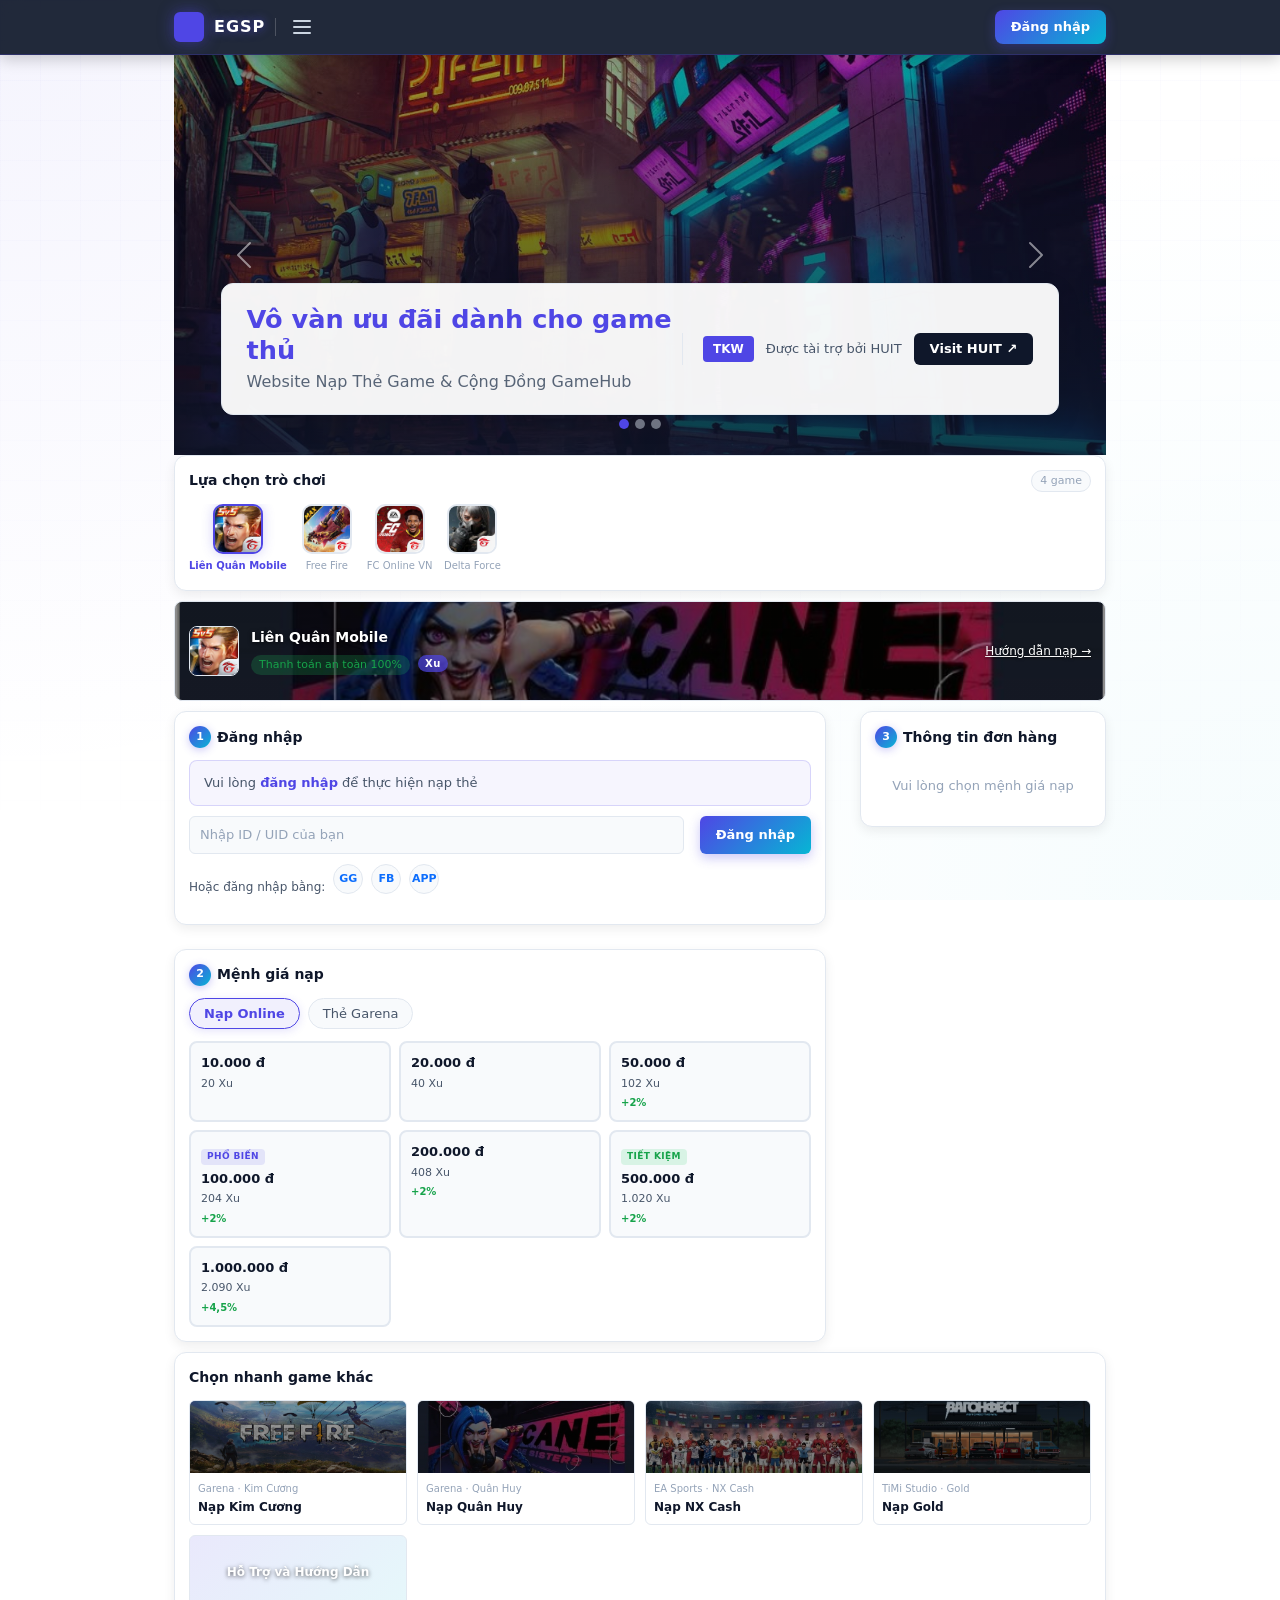
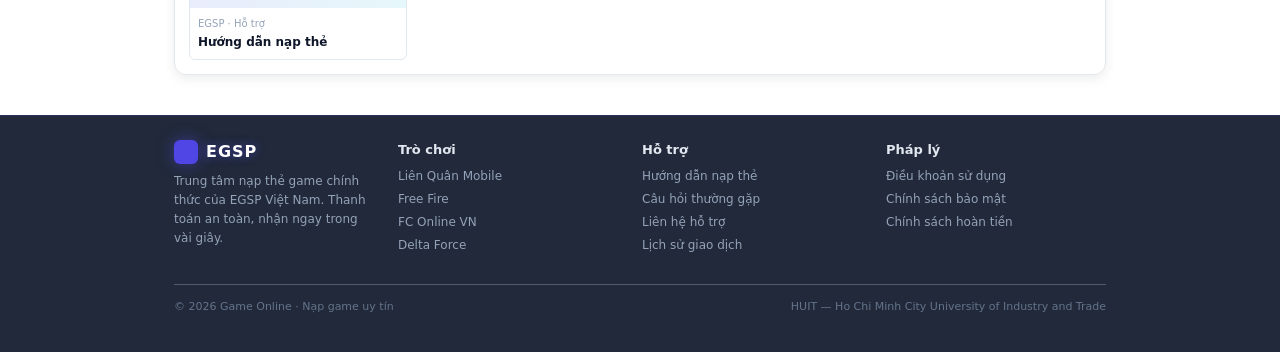
==== commit 91369483: "update2.1.2" ====
--- a/DoAnGame.html
+++ b/DoAnGame.html
@@ -73,12 +73,12 @@
                     <img src="images/Huit-info.jpg" alt="HUIT Info Banner" class="d-block w-100 carousel-img">
                     <div class="carousel-caption banner-huit">
                         <div class="banner-info">
-                            <h2 class="banner-title">Trường Đại học Công Thương TP.HCM</h2>
+                            <h2 class="banner-title">Vô vàn ưu đãi dành cho game thủ</h2>
                             <p class="banner-sub">Website Nạp Thẻ Game & Cộng Đồng GameHub</p>
                         </div>
                         <div class="banner-logo">
-                            <div class="huit-box">HUIT</div>
-                            <div class="huit-name">Khoa Công Nghệ Thông Tin</div>
+                            <div class="huit-box">TKW</div>
+                            <div class="huit-name">Được tài trợ bởi HUIT</div>
                             <a class="huit-link-btn" href="https://huit.edu.vn/" target="_blank">
                                 Visit HUIT ↗
                             </a>
@@ -98,7 +98,7 @@
                         <div class="banner-logo">
                             <div class="huit-box tech">HUB</div>
                             <div class="huit-name">Khám Phá Ngay</div>
-                            <a class="huit-link-btn" href="games.html">Xem Kho Game</a>
+                            <a class="huit-link-btn" href="#topup">Xem Kho Game</a>
                         </div>
                     </div>
                 </div>
@@ -333,8 +333,8 @@
             <div class="other-grid">
                 <div class="other-card" data-game="Free Fire">
                     <a href="DoAnGame.html#freefire">
-                        <div class="other-img" style="background-image:linear-gradient(rgba(0,0,0,0.35),rgba(0,0,0,0.55)),url('images/freefire.jpg');background-size:cover;background-position:center;">
-                            <span class="other-img-label">Free Fire</span>
+                        <div class="other-img" style="background-image:linear-gradient(rgba(0,0,0,0.35),rgba(0,0,0,0.55)),url('images/BNFreefire.jpg');background-size:cover;background-position:center;">
+                          
                         </div>
                         <div class="other-info">
                             <div class="other-sub">Garena · Kim Cương</div>
@@ -342,10 +342,21 @@
                         </div>
                     </a>
                 </div>
+                <div class="other-card" data-game="Liên Quân">
+                    <a href="DoAnGame.html#lienquan">
+                        <div class="other-img" style="background-image:linear-gradient(rgba(0,0,0,0.35),rgba(0,0,0,0.55)),url('images/BNLienquan.jpg');background-size:cover;background-position:center;">
+                       
+                        </div>
+                        <div class="other-info">
+                            <div class="other-sub">Garena · Quân Huy</div>
+                            <div class="other-name">Nạp Quân Huy</div>
+                        </div>
+                    </a>
+                </div>
                 <div class="other-card" data-game="FC Online VN">
                     <a href="DoAnGame.html#fconline">
-                        <div class="other-img" style="background-image:linear-gradient(rgba(0,0,0,0.35),rgba(0,0,0,0.55)),url('images/fconl.jpg');background-size:cover;background-position:center;">
-                            <span class="other-img-label">FC Online VN</span>
+                        <div class="other-img" style="background-image:linear-gradient(rgba(0,0,0,0.35),rgba(0,0,0,0.55)),url('images/BNFconl.jpg');background-size:cover;background-position:center;">
+
                         </div>
                         <div class="other-info">
                             <div class="other-sub">EA Sports · NX Cash</div>
@@ -355,8 +366,8 @@
                 </div>
                 <div class="other-card" data-game="Delta Force">
                     <a href="DoAnGame.html#deltaforce">
-                        <div class="other-img" style="background-image:linear-gradient(rgba(0,0,0,0.35),rgba(0,0,0,0.55)),url('images/deltaforce.jpg');background-size:cover;background-position:center;">
-                            <span class="other-img-label">Delta Force</span>
+                        <div class="other-img" style="background-image:linear-gradient(rgba(0,0,0,0.35),rgba(0,0,0,0.55)),url('images/BNDeltaforce.jpg');background-size:cover;background-position:center;">
+                           
                         </div>
                         <div class="other-info">
                             <div class="other-sub">TiMi Studio · Gold</div>
@@ -367,7 +378,7 @@
                 <div class="other-card">
                     <a href="topup-guide.html">
                         <div class="other-img other-img-guide">
-                            <span class="other-img-label">📖</span>
+                            <span class="other-img-label">Hỗ Trợ và Hướng Dẫn</span>
                         </div>
                         <div class="other-info">
                             <div class="other-sub">EGSP · Hỗ trợ</div>
@@ -392,10 +403,10 @@
                 </div>
                 <div class="footer-col">
                     <div class="footer-col-title">Trò chơi</div>
-                    <a href="#">Liên Quân Mobile</a>
-                    <a href="#">Free Fire</a>
-                    <a href="#">FC Online VN</a>
-                    <a href="#">Delta Force</a>
+                    <a href="DoAnGame.html#lienquan">Liên Quân Mobile</a>
+                    <a href="DoAnGame.html#freefire">Free Fire</a>
+                    <a href="DoAnGame.html#fconline">FC Online VN</a>
+                    <a href="DoAnGame.html#deltaforce">Delta Force</a>
                 </div>
                 <div class="footer-col">
                     <div class="footer-col-title">Hỗ trợ</div>
--- a/DoAnGame.css
+++ b/DoAnGame.css
@@ -1059,7 +1059,7 @@
     align-items: center;
     justify-content: center;
     font-size: 11px;
-    color: var(--text-secondary);
+    color: #fff;
     font-weight: 600;
     position: relative;
     overflow: hidden;
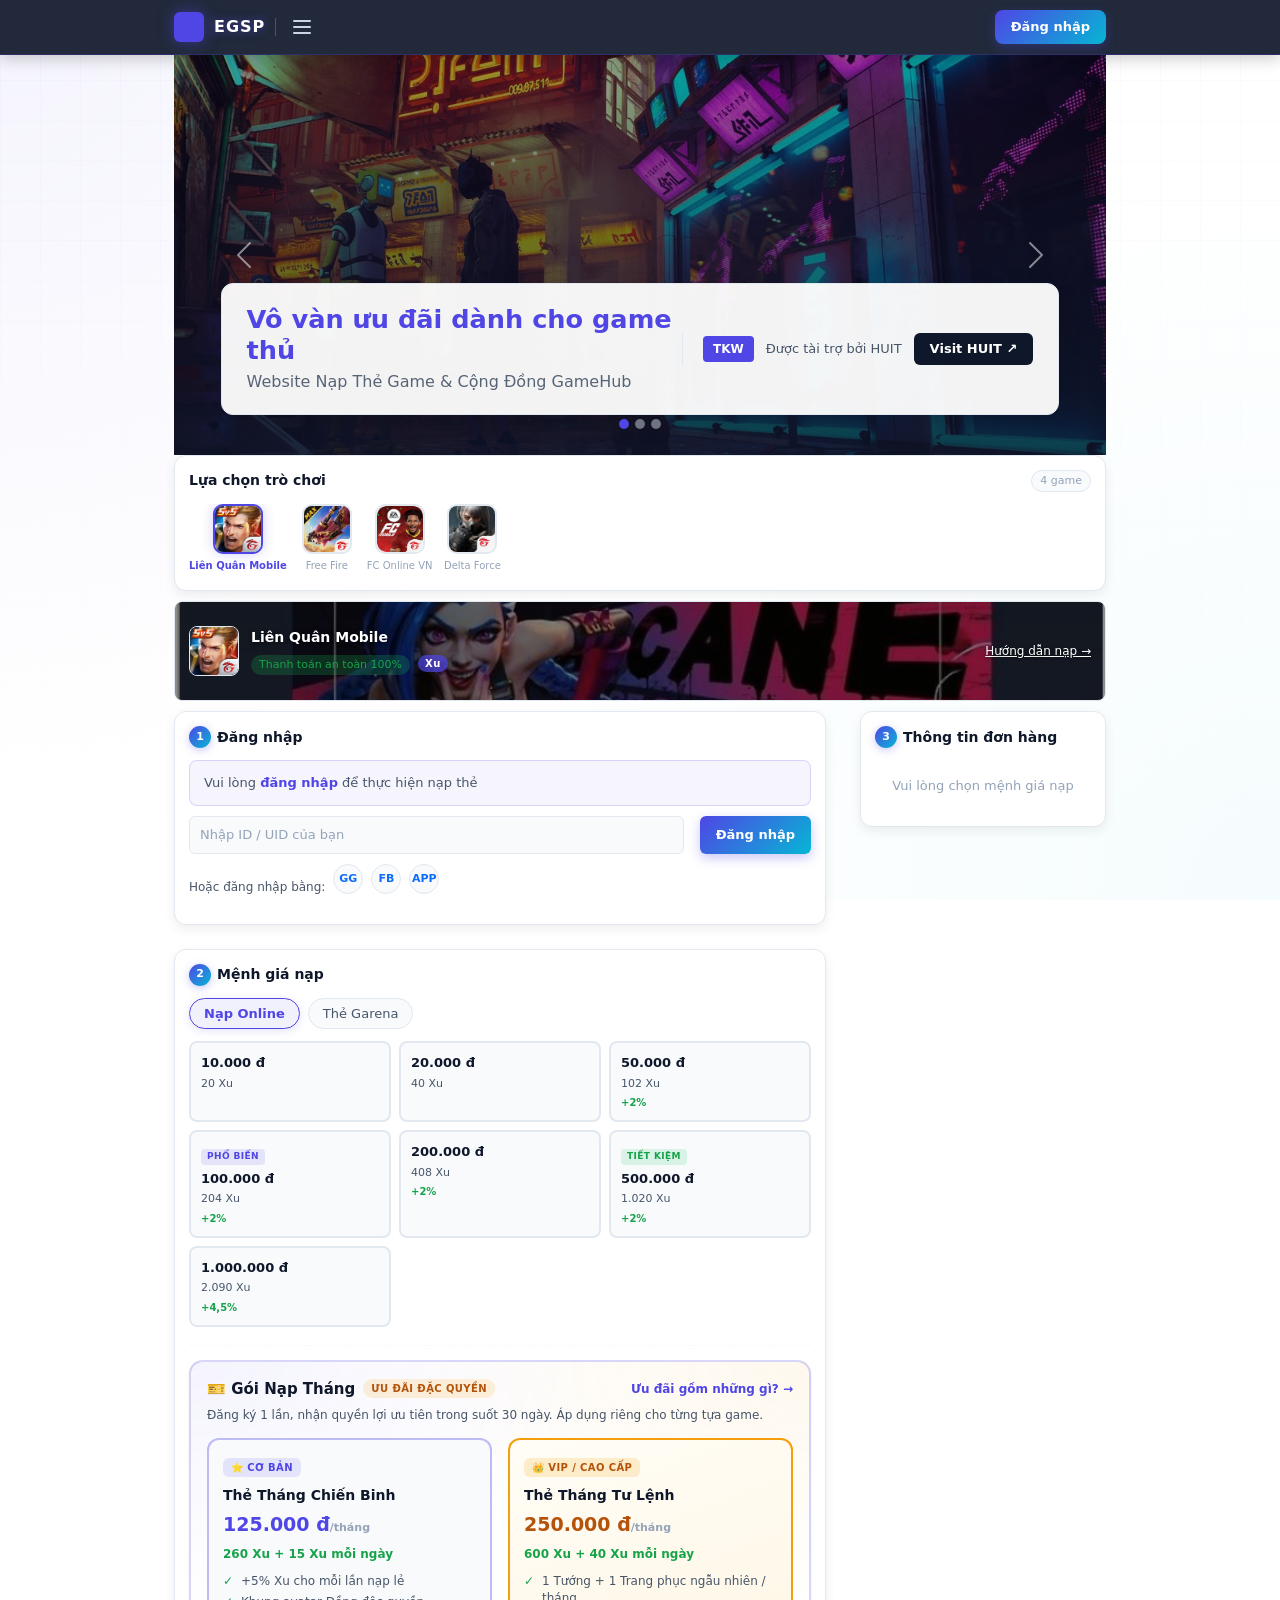
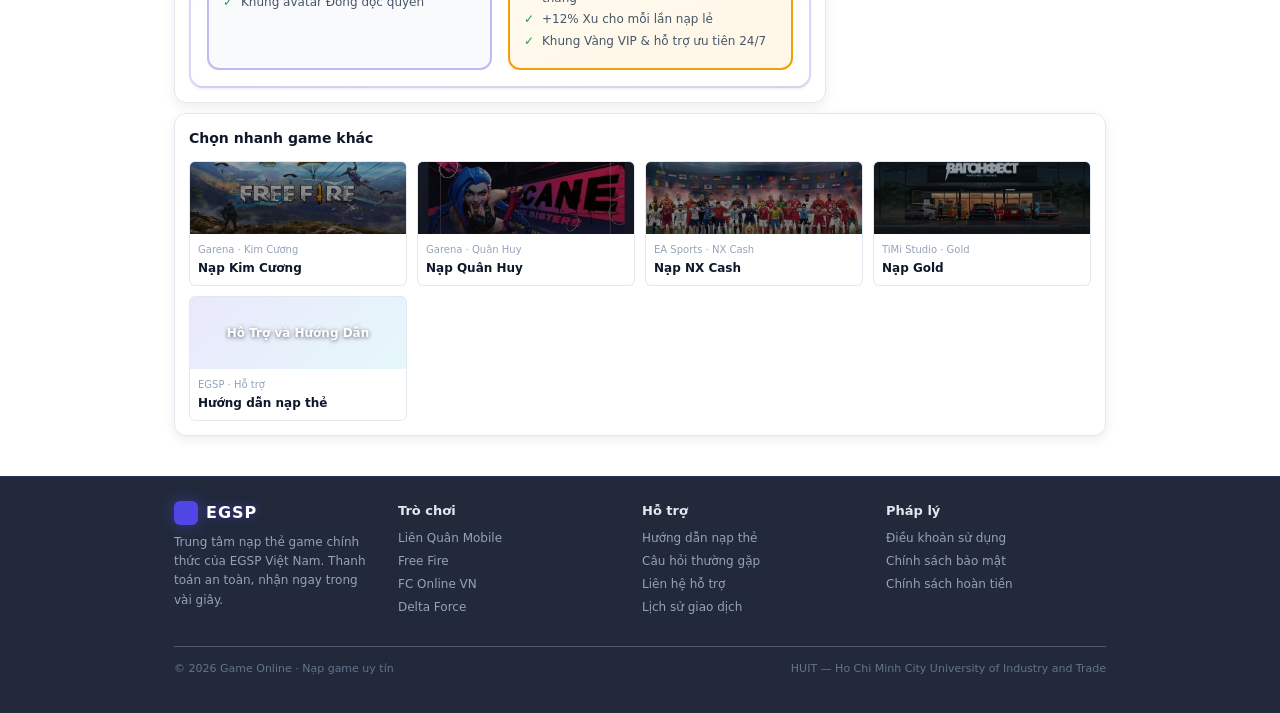
==== commit bbb3c4a5: "update3.2.0" ====
--- a/DoAnGame.html
+++ b/DoAnGame.html
@@ -267,6 +267,19 @@
                             <div class="amount-bonus">+4,5%</div>
                         </div>
                     </div>
+
+                    <!-- ==================== GÓI NẠP THÁNG (khu riêng) ==================== -->
+                    <hr class="month-divider">
+                    <div class="month-pack" id="monthPack">
+                        <div class="month-pack-head">
+                            <div class="month-pack-title">🎫 Gói Nạp Tháng <span class="month-pack-tag">Ưu đãi đặc quyền</span></div>
+                            <a class="month-pack-guide" href="topup-guide.html#monthly">Ưu đãi gồm những gì? →</a>
+                        </div>
+                        <p class="month-pack-desc">Đăng ký 1 lần, nhận quyền lợi ưu tiên trong suốt 30 ngày. Áp dụng riêng cho từng tựa game.</p>
+                        <!-- Hai gói được render động theo game đang chọn -->
+                        <div class="month-pack-grid row g-3" id="monthPackGrid"></div>
+                    </div>
+                    <!-- ================== KẾT THÚC GÓI NẠP THÁNG ================== -->
                 </div>
 
             </div> <!-- KẾT THÚC CỘT TRÁI -->
--- a/DoAnGame.css
+++ b/DoAnGame.css
@@ -1580,3 +1580,176 @@
         padding: 20px 16px;
     }
 }
+
+/* ==================== GÓI NẠP THÁNG (Monthly Pass) ==================== */
+.month-divider {
+    border: none;
+    border-top: 1px dashed var(--border-normal);
+    margin: 18px 0 14px;
+}
+
+.month-pack {
+    border: 2px solid rgba(79, 70, 229, 0.22);
+    border-radius: 14px;
+    padding: 16px;
+    background:
+        radial-gradient(120% 140% at 0% 0%, rgba(79,70,229,0.06) 0%, rgba(255,255,255,0) 55%),
+        radial-gradient(120% 140% at 100% 0%, rgba(245,158,11,0.07) 0%, rgba(255,255,255,0) 55%),
+        var(--bg-main);
+    box-shadow: var(--shadow-sm);
+}
+
+.month-pack-head {
+    display: flex;
+    align-items: center;
+    justify-content: space-between;
+    gap: 10px;
+    flex-wrap: wrap;
+}
+
+.month-pack-title {
+    font-size: 15px;
+    font-weight: 700;
+    color: var(--text-primary);
+    display: flex;
+    align-items: center;
+    gap: 8px;
+}
+
+.month-pack-tag {
+    font-size: 10px;
+    font-weight: 700;
+    text-transform: uppercase;
+    letter-spacing: 0.4px;
+    padding: 2px 8px;
+    border-radius: 999px;
+    color: #b45309;
+    background: rgba(245, 158, 11, 0.15);
+}
+
+.month-pack-guide {
+    font-size: 12px;
+    font-weight: 600;
+    color: var(--color-primary);
+    text-decoration: none;
+    white-space: nowrap;
+}
+.month-pack-guide:hover { text-decoration: underline; }
+
+.month-pack-desc {
+    font-size: 12px;
+    color: var(--text-secondary);
+    margin: 6px 0 14px;
+    line-height: 1.5;
+}
+
+/* Thẻ gói */
+.mpack-card {
+    position: relative;
+    height: 100%;
+    border: 2px solid var(--border-normal);
+    border-radius: 12px;
+    padding: 14px 14px 16px;
+    background: var(--bg-surface);
+    cursor: pointer;
+    transition: all 0.25s ease;
+}
+.mpack-card:hover {
+    transform: translateY(-3px);
+    box-shadow: var(--shadow-md);
+}
+.mpack-card.selected {
+    box-shadow: 0 0 0 3px rgba(79, 70, 229, 0.18);
+}
+
+/* Gói cơ bản (indigo) */
+.mpack-card.basic { border-color: rgba(79, 70, 229, 0.35); }
+.mpack-card.basic.selected { border-color: var(--color-primary); background: rgba(79,70,229,0.06); }
+.mpack-card.basic .mpack-badge { color: var(--color-primary); background: rgba(79,70,229,0.12); }
+.mpack-card.basic .mpack-price { color: var(--color-primary); }
+
+/* Gói VIP / cao cấp (vàng gold nổi bật) */
+.mpack-card.vip {
+    border-color: #f59e0b;
+    background: linear-gradient(160deg, #fffdf6 0%, #fff7e6 100%);
+}
+.mpack-card.vip.selected { box-shadow: 0 0 0 3px rgba(245, 158, 11, 0.3); }
+.mpack-card.vip .mpack-badge { color: #b45309; background: rgba(245, 158, 11, 0.18); }
+.mpack-card.vip .mpack-price { color: #b45309; }
+
+.mpack-badge {
+    display: inline-block;
+    font-size: 10px;
+    font-weight: 700;
+    text-transform: uppercase;
+    letter-spacing: 0.4px;
+    padding: 2px 8px;
+    border-radius: 6px;
+    margin-bottom: 8px;
+}
+
+.mpack-name {
+    font-size: 14px;
+    font-weight: 700;
+    color: var(--text-primary);
+    margin-bottom: 4px;
+}
+
+.mpack-price {
+    font-size: 19px;
+    font-weight: 800;
+}
+.mpack-price span {
+    font-size: 11px;
+    font-weight: 600;
+    color: var(--text-muted);
+}
+
+.mpack-reward {
+    font-size: 12px;
+    font-weight: 600;
+    color: #16a34a;
+    margin: 6px 0 8px;
+}
+
+.mpack-perks {
+    list-style: none;
+    margin: 0;
+    padding: 0;
+}
+.mpack-perks li {
+    position: relative;
+    font-size: 12px;
+    color: var(--text-secondary);
+    padding: 2px 0 2px 18px;
+    line-height: 1.45;
+}
+.mpack-perks li::before {
+    content: "✓";
+    position: absolute;
+    left: 0;
+    top: 2px;
+    color: #16a34a;
+    font-weight: 700;
+}
+
+.mpack-owned {
+    margin-top: 10px;
+    font-size: 11px;
+    font-weight: 700;
+    color: #16a34a;
+    background: rgba(34, 197, 94, 0.12);
+    border-radius: 8px;
+    padding: 5px 8px;
+    text-align: center;
+}
+.mpack-card.owned { border-style: solid; }
+
+/* Dòng phụ trong bảng lịch sử cho gói tháng */
+.tx-sub-pack {
+    margin-top: 3px;
+    font-size: 11px;
+    font-weight: 600;
+    color: #b45309;
+}
+.tx-sub-pack.expired { color: var(--text-muted); }
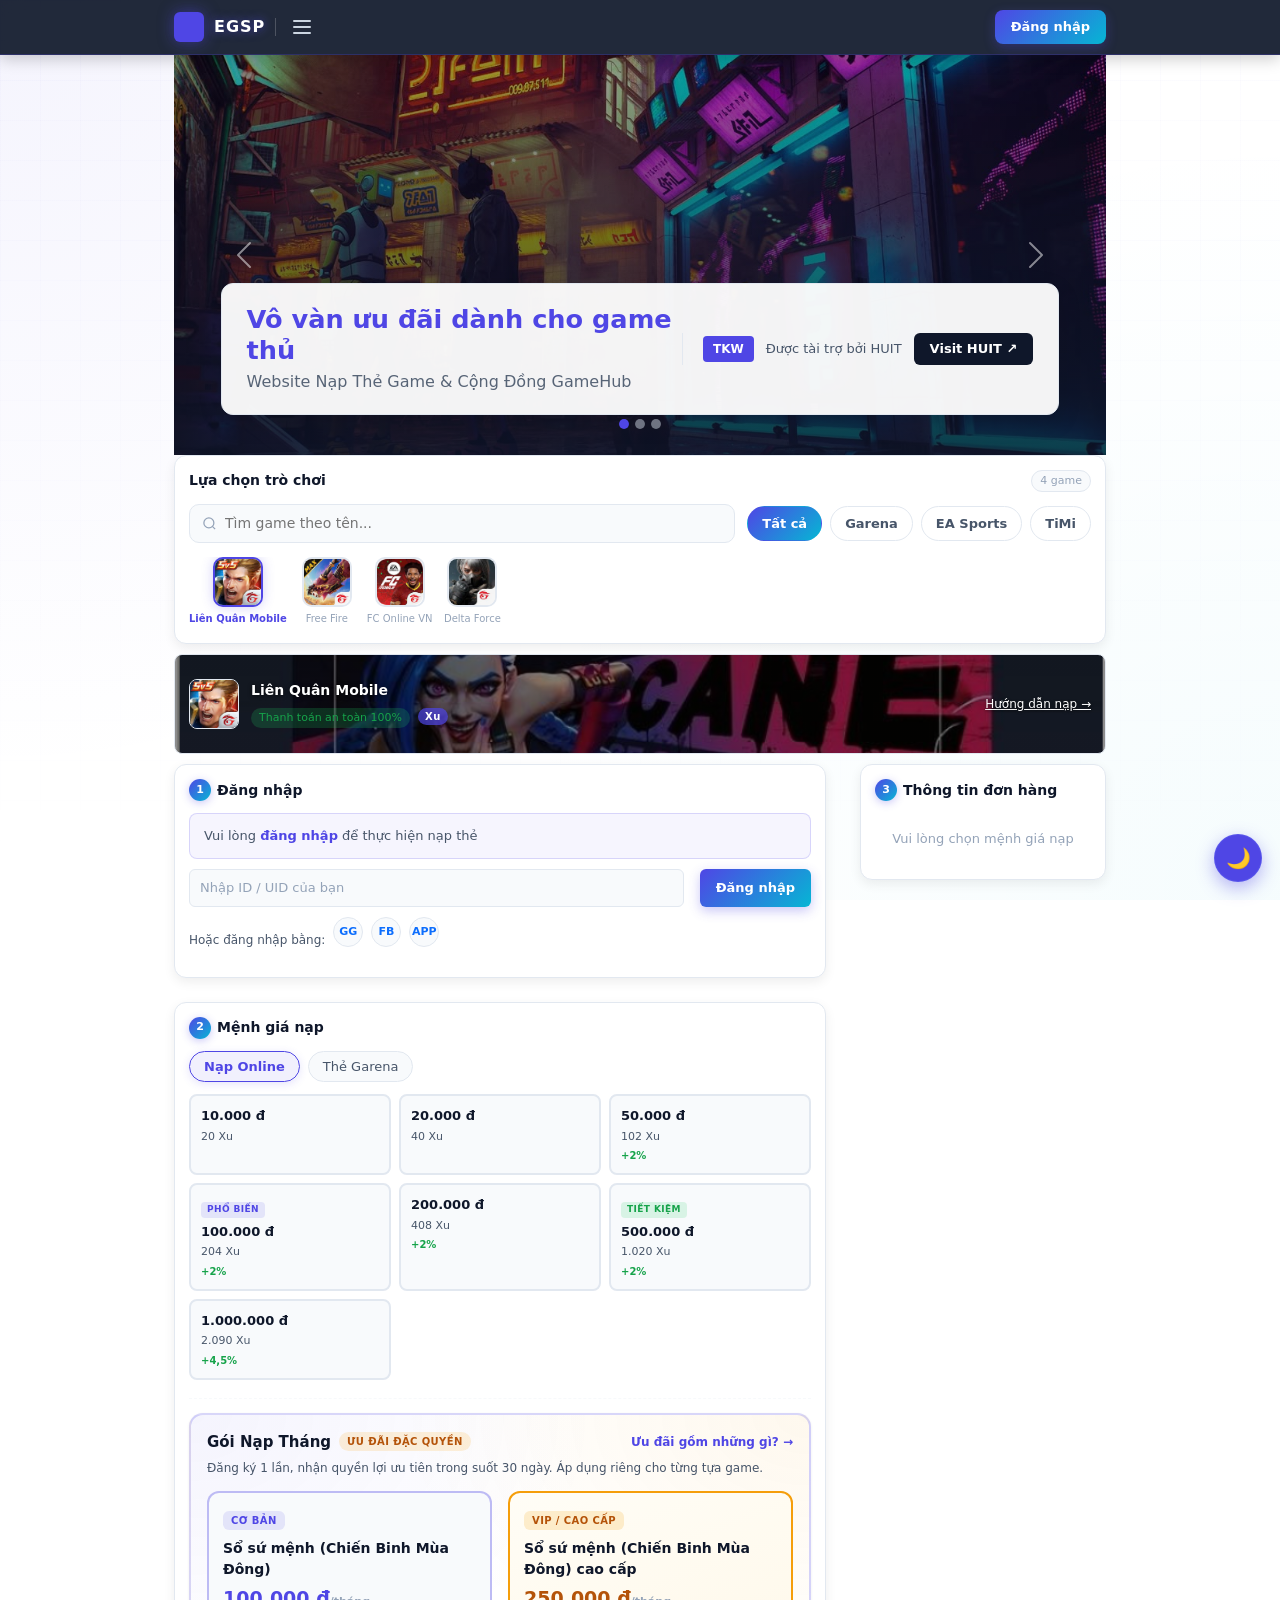
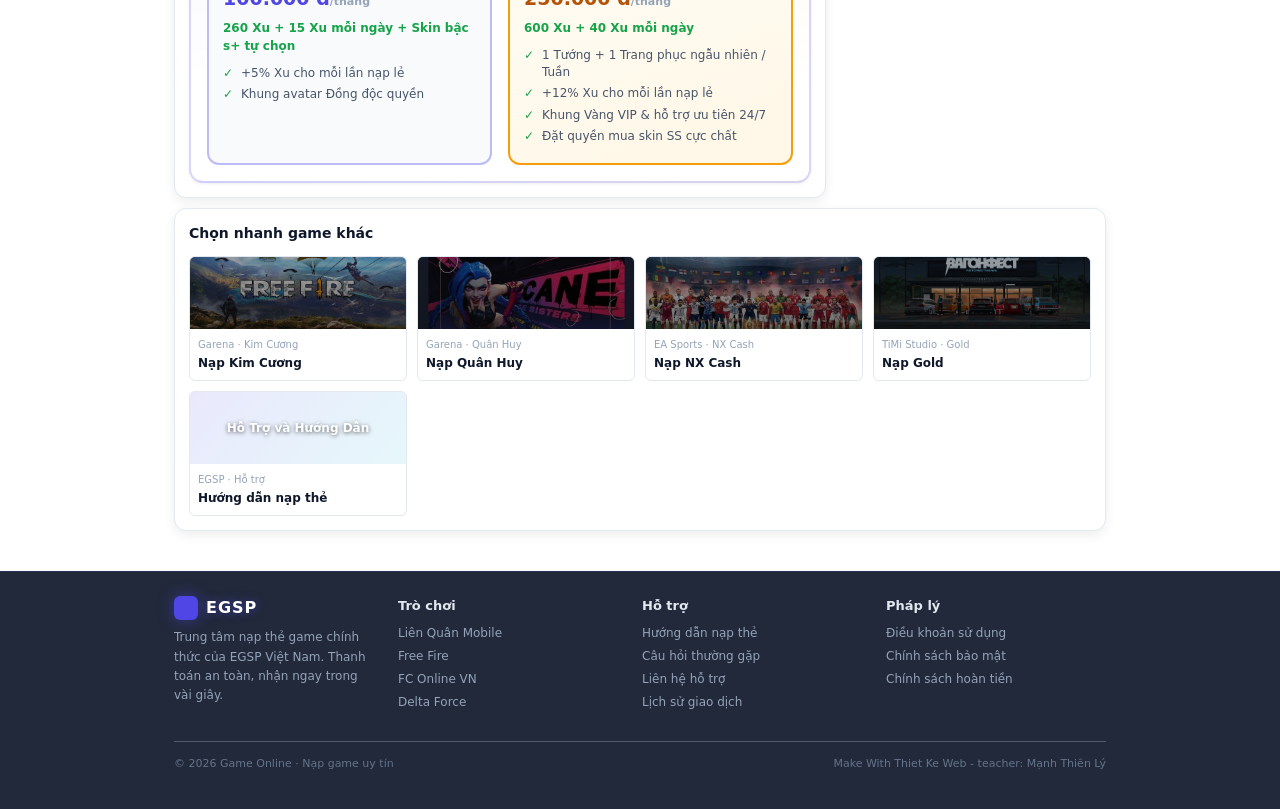
==== commit 59195c27: "update3.3.1" ====
--- a/DoAnGame.html
+++ b/DoAnGame.html
@@ -4,7 +4,7 @@
     <meta charset="UTF-8">
     <meta name="viewport" content="width=device-width, initial-scale=1.0">
     <title>Nạp thẻ game</title>
-    <link href="./bootstrap-5.3.8-dist/css/bootstrap.min.css" rel="stylesheet" />
+    <link href="bootstrap-5.3.8-dist/css/bootstrap.min.css" rel="stylesheet" />
     <link rel="stylesheet" href="DoAnGame.css">
 </head>
 <body>
@@ -46,11 +46,11 @@
                         <div class="user-level" id="userLevel">Lv. 0</div>
                     </div>
                     <hr>
-                    <a href="#" class="menu-item">⚙️ Cài đặt</a>
-                    <a href="history.html" class="menu-item">💰 Lịch sử nạp thẻ</a>
-                    <a href="topup-guide.html" class="menu-item">📖 Hướng dẫn nạp thẻ</a>
+                    <a href="profile.html" class="menu-item">Hồ sơ của tôi</a>
+                    <a href="history.html" class="menu-item">Lịch sử nạp thẻ</a>
+                    <a href="topup-guide.html" class="menu-item">Hướng dẫn nạp thẻ</a>
                     <hr>
-                    <a href="javascript:logout()" class="menu-item logout">🚪 Đăng xuất</a>
+                    <a href="javascript:logout()" class="menu-item logout">Đăng xuất</a>
                 </div>
                 <a href="login.html" class="btn-login" id="loginBtn">Đăng nhập</a>
             </div>
@@ -112,7 +112,7 @@
                             <p class="banner-sub">An toàn - Uy tín - Chiết khấu cao cho sinh viên</p>
                         </div>
                         <div class="banner-logo">
-                            <div class="huit-box shop">$</div>
+                            <div class="huit-box shop">Uy Tín Chất Lượng</div>
                             <div class="huit-name">Hệ Thống Nạp Thẻ</div>
                             <a class="huit-link-btn" href="#topup">Nạp Thẻ Ngay</a>
                         </div>
@@ -137,6 +137,18 @@
                 Lựa chọn trò chơi
                 <span class="game-count">4 game</span>
             </div>
+            <div class="game-search-bar">
+                <div class="game-search-wrap">
+                    <svg width="15" height="15" viewBox="0 0 24 24" fill="none" stroke="currentColor" stroke-width="2"><circle cx="11" cy="11" r="8"/><line x1="21" y1="21" x2="16.65" y2="16.65"/></svg>
+                    <input type="text" id="gameSearch" placeholder="Tìm game theo tên..." aria-label="Tìm game">
+                </div>
+                <div class="game-filter-chips">
+                    <button type="button" class="gchip active" data-pub="">Tất cả</button>
+                    <button type="button" class="gchip" data-pub="Garena">Garena</button>
+                    <button type="button" class="gchip" data-pub="EA Sports">EA Sports</button>
+                    <button type="button" class="gchip" data-pub="TiMi Studio">TiMi</button>
+                </div>
+            </div>
             <div class="game-list">
                 <div class="game-item active" tabindex="0" role="button" aria-label="Chọn Liên Quân Mobile">
                     <div class="game-icon">
@@ -163,6 +175,7 @@
                     <span>Delta Force</span>
                 </div>
             </div>
+            <div id="gameNoResult" class="game-no-result" style="display:none">🔍 Không tìm thấy game phù hợp</div>
         </div>
 
 
@@ -272,7 +285,7 @@
                     <hr class="month-divider">
                     <div class="month-pack" id="monthPack">
                         <div class="month-pack-head">
-                            <div class="month-pack-title">🎫 Gói Nạp Tháng <span class="month-pack-tag">Ưu đãi đặc quyền</span></div>
+                            <div class="month-pack-title">Gói Nạp Tháng <span class="month-pack-tag">Ưu đãi đặc quyền</span></div>
                             <a class="month-pack-guide" href="topup-guide.html#monthly">Ưu đãi gồm những gì? →</a>
                         </div>
                         <p class="month-pack-desc">Đăng ký 1 lần, nhận quyền lợi ưu tiên trong suốt 30 ngày. Áp dụng riêng cho từng tựa game.</p>
@@ -438,7 +451,7 @@
             <hr>
             <div class="footer-bottom">
                 <span>© 2026 Game Online · Nạp game uy tín </span>
-                <span>HUIT — Ho Chi Minh City University of Industry and Trade</span>
+                <span>Make With Thiet Ke Web - teacher: Mạnh Thiên Lý</span>
             </div>
         </div>
     </footer>
@@ -509,6 +522,7 @@
     </div>
 
     <script src="bootstrap-5.3.8-dist/js/bootstrap.bundle.min.js"></script>
+    <script src="theme.js"></script>
     <script src="auth.js"></script>
     <script src="historyData.js"></script>
     <script src="DoAnGame.js"></script>
--- a/DoAnGame.css
+++ b/DoAnGame.css
@@ -146,7 +146,7 @@
     position: absolute;
     top: calc(100% + 8px);
     left: 0;
-    background: #fff;
+    background: var(--bg-main);
     border: 1px solid var(--border-normal);
     border-radius: 8px;
     width: 210px;
@@ -245,7 +245,7 @@
     top: auto;
     right: 20px;
     bottom: auto;
-    background: #ffffff;
+    background: var(--bg-main);
     border: 1px solid var(--border-normal);
     border-radius: 12px;
     width: 230px;
@@ -429,7 +429,7 @@
 
 /* ===== CARD ===== */
 .card {
-    background: #ffffff;
+    background: var(--bg-main);
     border: 1px solid var(--border-normal);
     border-radius: 12px;
     padding: 14px;
@@ -640,7 +640,7 @@
     .input-row input:focus {
         outline: none;
         border-color: var(--color-primary);
-        background: #ffffff;
+        background: var(--bg-main);
         box-shadow: 0 0 0 3px rgba(79, 70, 229, 0.1);
     }
 
@@ -1037,7 +1037,7 @@
     border-radius: 6px;
     overflow: hidden;
     cursor: pointer;
-    background: #ffffff;
+    background: var(--bg-main);
     transition: all 0.3s ease;
 }
 
@@ -1753,3 +1753,103 @@
     color: #b45309;
 }
 .tx-sub-pack.expired { color: var(--text-muted); }
+
+/* ============================================
+   DARK MODE — lật bộ biến màu khi <html data-theme="dark">
+   ============================================ */
+[data-theme="dark"] {
+    --bg-main: #1e293b;        /* nền card */
+    --bg-surface: #0f172a;     /* nền lõm/insets */
+    --bg-input: #0f172a;
+    --color-primary: #6366f1;
+    --color-accent: #22d3ee;
+    --text-primary: #e2e8f0;
+    --text-secondary: #94a3b8;
+    --text-muted: #64748b;
+    --border-normal: #334155;
+    --border-focus: #6366f1;
+    --border-dark: #334155;
+    --primary-glow: rgba(99, 102, 241, 0.25);
+    --shadow-sm: 0 1px 3px rgba(0, 0, 0, 0.4);
+    --shadow-md: 0 4px 12px rgba(0, 0, 0, 0.45);
+    --shadow-lg: 0 8px 24px rgba(0, 0, 0, 0.55);
+}
+
+[data-theme="dark"] body {
+    background: linear-gradient(135deg, #0b1120 0%, #0f172a 55%, #1e293b 100%);
+    background-attachment: fixed;
+}
+
+[data-theme="dark"] header {
+    background: rgba(2, 6, 23, 0.92);
+    border-bottom-color: rgba(99, 102, 241, 0.3);
+}
+
+/* Lưới nền mờ hợp tông tối hơn */
+[data-theme="dark"] body::before {
+    background-image:
+        linear-gradient(rgba(99, 102, 241, 0.04) 1px, transparent 1px),
+        linear-gradient(90deg, rgba(99, 102, 241, 0.04) 1px, transparent 1px);
+}
+
+/* ============================================
+   TÌM KIẾM & LỌC GAME (trang nạp thẻ)
+   ============================================ */
+.game-search-bar {
+    display: flex;
+    align-items: center;
+    gap: 12px;
+    flex-wrap: wrap;
+    margin-bottom: 14px;
+}
+.game-search-wrap {
+    display: flex;
+    align-items: center;
+    gap: 8px;
+    flex: 1;
+    min-width: 200px;
+    padding: 8px 12px;
+    background: var(--bg-surface);
+    border: 1px solid var(--border-normal);
+    border-radius: 10px;
+    color: var(--text-muted);
+    transition: border-color .2s ease, box-shadow .2s ease;
+}
+.game-search-wrap:focus-within {
+    border-color: var(--color-primary);
+    box-shadow: 0 0 0 3px var(--primary-glow);
+}
+.game-search-wrap input {
+    flex: 1;
+    border: none;
+    outline: none;
+    background: transparent;
+    font-size: 14px;
+    color: var(--text-primary);
+    font-family: inherit;
+}
+.game-filter-chips { display: flex; gap: 8px; flex-wrap: wrap; }
+.gchip {
+    padding: 7px 14px;
+    border-radius: 20px;
+    border: 1px solid var(--border-normal);
+    background: var(--bg-main);
+    color: var(--text-secondary);
+    font-size: 13px;
+    font-weight: 600;
+    cursor: pointer;
+    transition: all .2s ease;
+}
+.gchip:hover { border-color: var(--color-primary); color: var(--color-primary); }
+.gchip.active {
+    background: linear-gradient(135deg, var(--color-primary) 0%, var(--color-accent) 100%);
+    border-color: transparent;
+    color: #fff;
+}
+.game-no-result {
+    text-align: center;
+    padding: 26px 12px;
+    color: var(--text-muted);
+    font-size: 14px;
+    font-weight: 600;
+}
